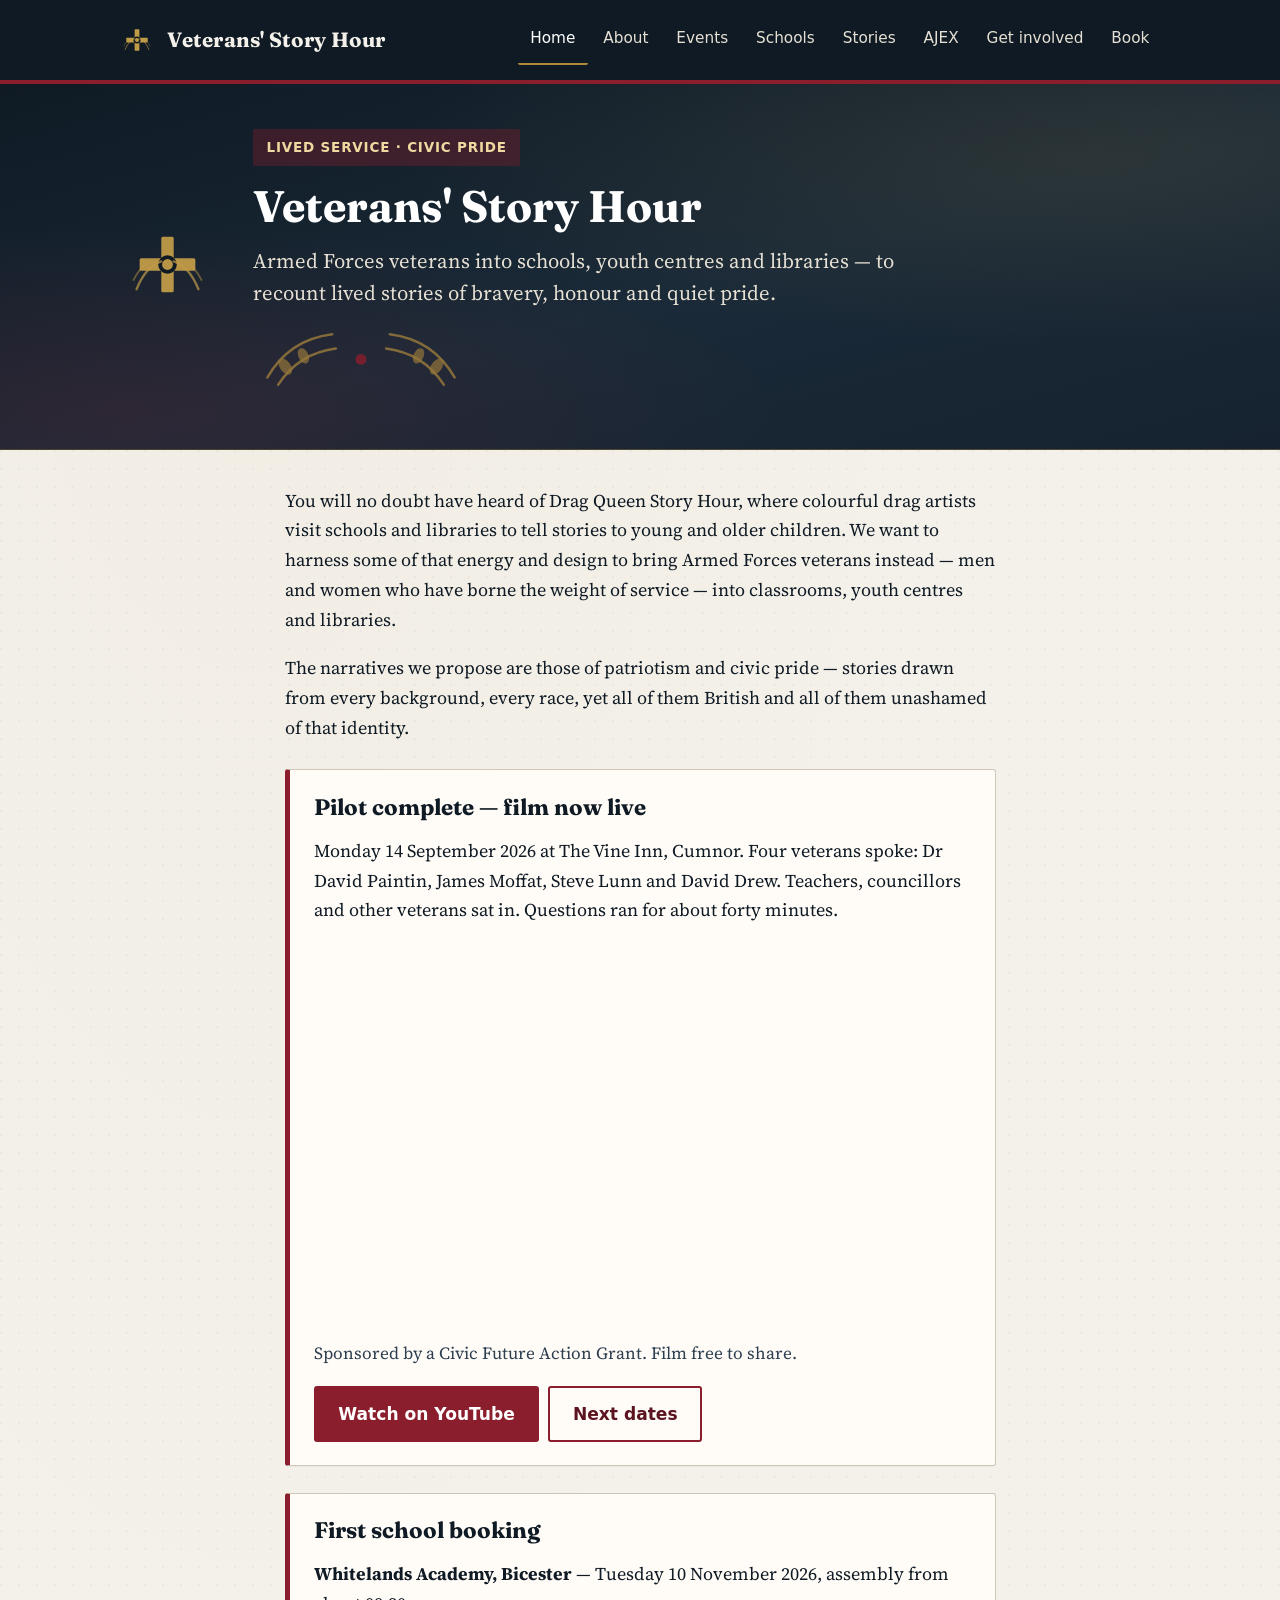
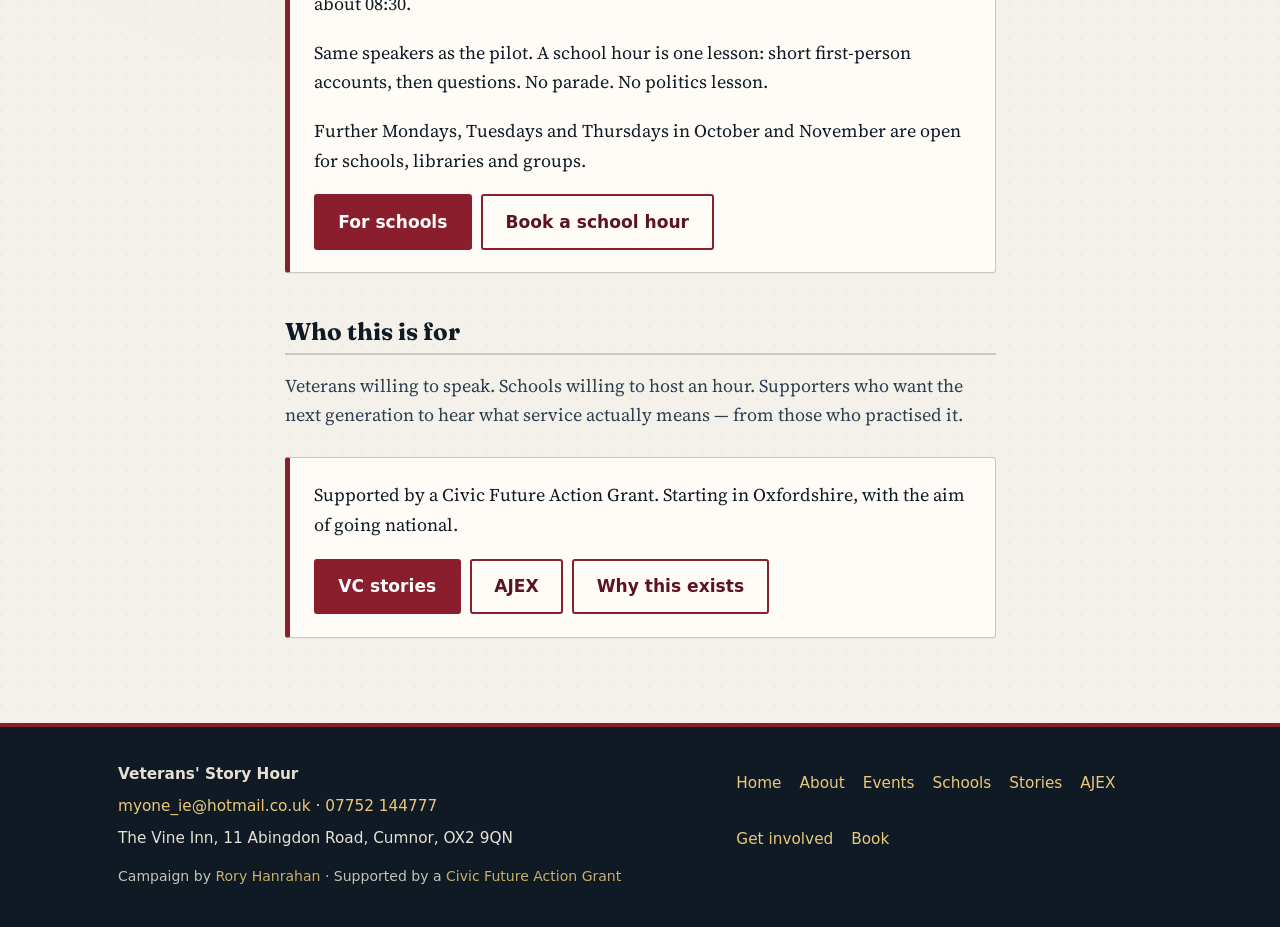
==== index.html @ f5962172 "Add Book link to nav (index, involve, about); point involve CTA to book.html" ====
<!DOCTYPE html>
<html lang="en-GB">
<head>
  <meta charset="utf-8">
  <meta name="viewport" content="width=device-width, initial-scale=1">
  <meta name="theme-color" content="#0f1a24">
  <title>Veterans' Story Hour</title>
  <meta name="description" content="Armed Forces veterans into Oxfordshire schools: lived stories of service. Pilot film now live. First school assembly 10 November 2026 at Whitelands Academy, Bicester.">
  <link rel="canonical" href="https://rhodirish-afk.github.io/veterans-story-hour/">
  <meta property="og:type" content="website">
  <meta property="og:site_name" content="Veterans' Story Hour">
  <meta property="og:title" content="Veterans' Story Hour">
  <meta property="og:description" content="Pilot at The Vine Inn is done. Film live. First school assembly 10 November at Whitelands Academy, Bicester.">
  <meta property="og:url" content="https://rhodirish-afk.github.io/veterans-story-hour/">
  <meta property="og:image" content="https://rhodirish-afk.github.io/veterans-story-hour/assets/og.svg">
  <meta property="og:locale" content="en_GB">
  <meta name="twitter:card" content="summary_large_image">
  <meta name="twitter:title" content="Veterans' Story Hour">
  <meta name="twitter:description" content="Pilot film live. First school assembly 10 November 2026.">
  <meta name="twitter:image" content="https://rhodirish-afk.github.io/veterans-story-hour/assets/og.svg">
  <link rel="icon" href="assets/mark.svg" type="image/svg+xml">
  <link rel="preconnect" href="https://fonts.googleapis.com">
  <link rel="preconnect" href="https://fonts.gstatic.com" crossorigin>
  <link href="https://fonts.googleapis.com/css2?family=Fraunces:opsz,wght@9..144,600;9..144,700&family=Source+Serif+4:opsz,wght@8..60,400;8..60,600&display=swap" rel="stylesheet">
  <link rel="stylesheet" href="css/styles.css">
</head>
<body>
  <a class="skip-link" href="#main">Skip to content</a>
  <header class="site-header">
    <div class="site-header-inner">
      <a class="brand" href="index.html">
        <img class="brand-mark" src="assets/mark.svg" width="34" height="34" alt="Veterans' Story Hour">
        <p class="site-title">Veterans' Story Hour</p>
      </a>
      <nav class="site-nav" aria-label="Main">
        <a href="index.html" aria-current="page">Home</a>
        <a href="about.html">About</a>
        <a href="events.html">Events</a>
        <a href="schools.html">Schools</a>
        <a href="stories.html">Stories</a>
        <a href="ajex.html">AJEX</a>
        <a href="involve.html">Get involved</a>
        <a href="book.html">Book</a>
      </nav>
    </div>
  </header>
  <section class="hero" aria-label="Introduction">
    <div class="hero-inner">
      <img class="hero-mark" src="assets/mark.svg" width="88" height="88" alt="">
      <div>
        <p class="tagline">Lived service · Civic pride</p>
        <h1>Veterans' Story Hour</h1>
        <p class="lede">Armed Forces veterans into schools, youth centres and libraries — to recount lived stories of bravery, honour and quiet pride.</p>
        <img class="hero-laurel" src="assets/laurel.svg" width="180" height="40" alt="">
      </div>
    </div>
  </section>
  <main id="main">
    <p>You will no doubt have heard of Drag Queen Story Hour, where colourful drag artists visit schools and libraries to tell stories to young and older children. We want to harness some of that energy and design to bring Armed Forces veterans instead — men and women who have borne the weight of service — into classrooms, youth centres and libraries.</p>
    <p>The narratives we propose are those of patriotism and civic pride — stories drawn from every background, every race, yet all of them British and all of them unashamed of that identity.</p>

    <div class="cta-box">
      <h2>Pilot complete — film now live</h2>
      <p>Monday 14 September 2026 at The Vine Inn, Cumnor. Four veterans spoke: Dr David Paintin, James Moffat, Steve Lunn and David Drew. Teachers, councillors and other veterans sat in. Questions ran for about forty minutes.</p>
      <div style="position:relative;padding-bottom:56.25%;height:0;overflow:hidden;max-width:100%;margin:1.25rem 0;border-radius:6px;">
        <iframe src="https://www.youtube.com/embed/NwNSxN7Z-14" title="Veterans' Story Hour — pilot film" style="position:absolute;top:0;left:0;width:100%;height:100%;border:0;" allow="accelerometer; autoplay; clipboard-write; encrypted-media; gyroscope; picture-in-picture" allowfullscreen loading="lazy"></iframe>
      </div>
      <p class="note">Sponsored by a Civic Future Action Grant. Film free to share.</p>
      <div class="cta-actions">
        <a class="btn" href="https://youtu.be/NwNSxN7Z-14" target="_blank" rel="noopener">Watch on YouTube</a>
        <a class="btn btn-ghost" href="events.html">Next dates</a>
      </div>
    </div>

    <div class="ask-box">
      <h2>First school booking</h2>
      <p><strong>Whitelands Academy, Bicester</strong> — Tuesday 10 November 2026, assembly from about 08:30.</p>
      <p>Same speakers as the pilot. A school hour is one lesson: short first-person accounts, then questions. No parade. No politics lesson.</p>
      <p>Further Mondays, Tuesdays and Thursdays in October and November are open for schools, libraries and groups.</p>
      <div class="cta-actions">
        <a class="btn" href="schools.html">For schools</a>
        <a class="btn btn-ghost" href="mailto:myone_ie@hotmail.co.uk?subject=Veterans%20Story%20Hour%20-%20school%20booking">Book a school hour</a>
      </div>
    </div>

    <h2>Who this is for</h2>
    <p class="section-intro">Veterans willing to speak. Schools willing to host an hour. Supporters who want the next generation to hear what service actually means — from those who practised it.</p>
    <div class="ask-box">
      <p>Supported by a Civic Future Action Grant. Starting in Oxfordshire, with the aim of going national.</p>
      <div class="cta-actions">
        <a class="btn" href="stories.html">VC stories</a>
        <a class="btn btn-ghost" href="ajex.html">AJEX</a>
        <a class="btn btn-ghost" href="about.html">Why this exists</a>
      </div>
    </div>
  </main>
  <footer class="site-footer">
    <div class="site-footer-inner">
      <div>
        <p><strong>Veterans' Story Hour</strong></p>
        <p><a href="mailto:myone_ie@hotmail.co.uk?subject=Veterans%20Story%20Hour">myone_ie@hotmail.co.uk</a> · <a href="tel:+447752144777">07752 144777</a></p>
        <p>The Vine Inn, 11 Abingdon Road, Cumnor, OX2 9QN</p>
        <p class="fine">Campaign by <a href="https://roryhanrahan.co.uk/">Rory Hanrahan</a> · Supported by a <a href="https://civicfuture.org/civic-future-grants/" target="_blank" rel="noopener">Civic Future Action Grant</a></p>
      </div>
      <div>
        <ul class="footer-nav" aria-label="Footer">
          <li><a href="index.html" aria-current="page">Home</a></li>
          <li><a href="about.html">About</a></li>
          <li><a href="events.html">Events</a></li>
          <li><a href="schools.html">Schools</a></li>
          <li><a href="stories.html">Stories</a></li>
          <li><a href="ajex.html">AJEX</a></li>
          <li><a href="involve.html">Get involved</a></li>
          <li><a href="book.html">Book</a></li>
        </ul>
      </div>
    </div>
  </footer>
</body>
</html>
---- css/styles.css ----
/* Veterans' Story Hour — dignified civic campaign styles */
:root {
  --ink: #0f1a24;
  --ink-soft: #2c3e50;
  --cream: #f4f1ea;
  --cream-deep: #e6e0d4;
  --crimson: #8b1e2d;
  --crimson-deep: #5c1420;
  --gold: #b08a3c;
  --gold-soft: #c9a24a;
  --foam: #fffcf7;
  --line: #cfc6b8;
  --max: 42rem;
  --wide: 58rem;
  --touch: 2.75rem;
  --radius: 3px;
}

*,
*::before,
*::after {
  box-sizing: border-box;
}

html {
  font-size: 112.5%;
  scroll-behavior: smooth;
}

body {
  margin: 0;
  font-family: "Source Serif 4", "Iowan Old Style", "Palatino Linotype", Palatino, Georgia, serif;
  line-height: 1.65;
  color: var(--ink);
  background-color: var(--cream);
  background-image:
    radial-gradient(ellipse at 20% 0%, rgba(176, 138, 60, 0.04), transparent 50%),
    radial-gradient(circle at 1px 1px, rgba(15, 26, 36, 0.035) 1px, transparent 0);
  background-size: 100% 100%, 18px 18px;
  min-height: 100vh;
  display: flex;
  flex-direction: column;
}

img {
  max-width: 100%;
  height: auto;
  display: block;
}

a {
  color: var(--crimson-deep);
  text-decoration-thickness: 1px;
  text-underline-offset: 0.15em;
}

a:hover {
  color: var(--crimson);
}

a:focus-visible {
  outline: 2px solid var(--gold);
  outline-offset: 3px;
}

.skip-link {
  position: absolute;
  left: -9999px;
  top: 0;
  z-index: 100;
  background: var(--crimson);
  color: #fff;
  padding: 0.75rem 1rem;
  font-family: system-ui, sans-serif;
  font-weight: 600;
  text-decoration: none;
}

.skip-link:focus {
  left: 1rem;
  top: 1rem;
}

.site-header {
  background: var(--ink);
  color: var(--cream);
  padding: 0.85rem 1.25rem;
  border-bottom: 4px solid var(--crimson);
  position: sticky;
  top: 0;
  z-index: 50;
}

.site-header-inner {
  max-width: var(--wide);
  margin: 0 auto;
  display: flex;
  flex-wrap: wrap;
  align-items: center;
  justify-content: space-between;
  gap: 0.75rem 1.5rem;
}

.brand {
  display: flex;
  align-items: center;
  gap: 0.65rem;
  text-decoration: none;
  color: var(--cream);
  min-height: var(--touch);
}

.brand:hover {
  color: #e8c97a;
}

.brand-mark {
  width: 2.1rem;
  height: 2.1rem;
  flex-shrink: 0;
}

.site-title {
  font-family: "Fraunces", "Source Serif 4", Georgia, serif;
  font-weight: 700;
  font-size: 1.15rem;
  letter-spacing: 0.01em;
  margin: 0;
  line-height: 1.2;
}

.site-nav {
  display: flex;
  flex-wrap: wrap;
  align-items: center;
  gap: 0.15rem;
  font-family: system-ui, -apple-system, "Segoe UI", sans-serif;
  font-size: 0.85rem;
}

.site-nav a {
  color: var(--cream-deep);
  text-decoration: none;
  padding: 0.55rem 0.7rem;
  min-height: var(--touch);
  display: inline-flex;
  align-items: center;
  border-bottom: 2px solid transparent;
  border-radius: 2px;
}

.site-nav a:hover,
.site-nav a[aria-current="page"] {
  color: #fff;
  border-bottom-color: var(--gold);
}

.site-nav a:focus-visible {
  outline-color: var(--gold-soft);
}

.hero {
  background: linear-gradient(165deg, var(--ink) 0%, #1a2a38 55%, #162230 100%);
  color: var(--cream);
  padding: 2.5rem 1.25rem 2.75rem;
  border-bottom: 1px solid rgba(176, 138, 60, 0.35);
  position: relative;
  overflow: hidden;
}

.hero::after {
  content: "";
  position: absolute;
  inset: 0;
  background:
    radial-gradient(ellipse at 85% 20%, rgba(176, 138, 60, 0.12), transparent 45%),
    radial-gradient(ellipse at 10% 90%, rgba(139, 30, 45, 0.18), transparent 40%);
  pointer-events: none;
}

.hero-inner {
  max-width: var(--wide);
  margin: 0 auto;
  position: relative;
  z-index: 1;
  display: grid;
  gap: 1.25rem;
  align-items: center;
}

@media (min-width: 720px) {
  .hero-inner {
    grid-template-columns: auto 1fr;
    gap: 2rem;
  }
}

.hero-mark {
  width: 5.5rem;
  height: 5.5rem;
  opacity: 0.95;
}

.hero .tagline {
  background: rgba(139, 30, 45, 0.35);
  color: #f0d9a0;
  margin-bottom: 0.75rem;
}

.hero h1 {
  color: #fff;
  margin: 0 0 0.6rem;
}

.hero .lede {
  color: var(--cream-deep);
  margin-bottom: 0;
  max-width: 36rem;
}

.hero-laurel {
  width: min(12rem, 70%);
  margin-top: 1rem;
  opacity: 0.8;
}

.page-band {
  background: var(--ink);
  color: var(--cream);
  padding: 1.75rem 1.25rem 1.5rem;
  border-bottom: 3px solid var(--crimson);
}

.page-band-inner {
  max-width: var(--max);
  margin: 0 auto;
}

.page-band .tagline {
  background: rgba(139, 30, 45, 0.4);
  color: #f0d9a0;
}

.page-band h1 {
  color: #fff;
  margin-bottom: 0.5rem;
}

.page-band .lede {
  color: var(--cream-deep);
  margin-bottom: 0;
}

main {
  flex: 1;
  width: 100%;
  max-width: var(--max);
  margin: 0 auto;
  padding: 2rem 1.25rem 3.25rem;
}

main.wide {
  max-width: var(--wide);
}

h1,
h2,
h3 {
  font-family: "Fraunces", "Source Serif 4", Georgia, serif;
  font-weight: 700;
  line-height: 1.25;
  color: var(--ink);
}

h1 {
  font-size: clamp(1.85rem, 4vw, 2.45rem);
  margin: 0 0 0.75rem;
}

h2 {
  font-size: 1.35rem;
  margin: 2.35rem 0 0.85rem;
  padding-bottom: 0.4rem;
  border-bottom: 2px solid var(--line);
}

h3 {
  font-size: 1.1rem;
  margin: 1.5rem 0 0.5rem;
}

p {
  margin: 0 0 1.05rem;
}

.lede {
  font-size: 1.15rem;
  color: var(--ink-soft);
  margin-bottom: 1.35rem;
  line-height: 1.55;
}

.tagline {
  display: inline-block;
  font-family: system-ui, -apple-system, "Segoe UI", sans-serif;
  font-size: 0.75rem;
  font-weight: 600;
  letter-spacing: 0.06em;
  text-transform: uppercase;
  color: var(--crimson-deep);
  background: var(--cream-deep);
  padding: 0.4rem 0.75rem;
  border-radius: 2px;
  margin-bottom: 1rem;
}

.section-intro {
  color: var(--ink-soft);
  margin-bottom: 1.25rem;
}

.ask-box,
.cta-box,
.event-card {
  background: var(--foam);
  border: 1px solid var(--line);
  border-left: 5px solid var(--crimson);
  padding: 1.25rem 1.35rem;
  margin: 1.5rem 0;
  border-radius: var(--radius);
  box-shadow: 0 1px 0 rgba(15, 26, 36, 0.04);
}

.ask-box h2,
.cta-box h2,
.event-card h2 {
  margin-top: 0;
  border: none;
  padding: 0;
  font-size: 1.25rem;
}

.cta-actions,
.btn-row {
  display: flex;
  flex-wrap: wrap;
  gap: 0.5rem;
  margin-top: 0.75rem;
}

.event-meta {
  list-style: none;
  padding: 0;
  margin: 0 0 1rem;
  font-family: system-ui, -apple-system, "Segoe UI", sans-serif;
  font-size: 0.95rem;
}

.event-meta li {
  margin-bottom: 0.5rem;
  padding-left: 0;
  display: grid;
  grid-template-columns: 6.5rem 1fr;
  gap: 0.35rem;
}

.event-meta strong {
  color: var(--ink-soft);
  font-size: 0.8rem;
  text-transform: uppercase;
  letter-spacing: 0.03em;
  padding-top: 0.15rem;
}

.story-grid {
  display: grid;
  gap: 1.25rem;
  margin: 1.5rem 0 2rem;
}

@media (min-width: 720px) {
  .story-grid {
    grid-template-columns: 1fr 1fr;
  }
}
@media (min-width: 980px) {
  .story-grid {
    grid-template-columns: 1fr 1fr 1fr;
  }
}

.story {
  background: var(--foam);
  border: 1px solid var(--line);
  padding: 1.35rem 1.4rem 1.5rem;
  margin: 0;
  border-radius: var(--radius);
  display: flex;
  flex-direction: column;
  height: 100%;
  box-shadow: 0 1px 0 rgba(15, 26, 36, 0.04);
}

.story-head {
  display: flex;
  align-items: flex-start;
  gap: 0.75rem;
  margin-bottom: 0.85rem;
  padding-bottom: 0.75rem;
  border-bottom: 2px solid var(--gold);
}

.story-icon {
  width: 2.4rem;
  height: 2.4rem;
  flex-shrink: 0;
  margin-top: 0.15rem;
}

.story h2 {
  margin: 0;
  border: none;
  padding: 0;
  font-size: 1.2rem;
  line-height: 1.3;
}

.story .rank {
  display: block;
  font-family: system-ui, sans-serif;
  font-size: 0.75rem;
  font-weight: 600;
  letter-spacing: 0.04em;
  text-transform: uppercase;
  color: var(--crimson-deep);
  margin-bottom: 0.2rem;
}

.quote {
  font-style: italic;
  color: var(--ink-soft);
  border-left: 3px solid var(--gold);
  padding-left: 1rem;
  margin: 1rem 0;
}

.involve-grid {
  display: grid;
  gap: 1rem;
  margin: 1.5rem 0;
}

@media (min-width: 640px) {
  .involve-grid {
    grid-template-columns: repeat(3, 1fr);
  }
}

.involve-grid .ask-box {
  margin: 0;
  height: 100%;
}

.involve-grid .ask-box h2 {
  font-size: 1.1rem;
}

ul,
ol {
  margin: 0 0 1.25rem;
  padding-left: 1.25rem;
}

li {
  margin-bottom: 0.55rem;
}

.btn {
  display: inline-flex;
  align-items: center;
  justify-content: center;
  min-height: var(--touch);
  font-family: system-ui, -apple-system, "Segoe UI", sans-serif;
  font-weight: 600;
  font-size: 0.95rem;
  background: var(--crimson);
  color: #fff;
  padding: 0.65rem 1.25rem;
  border-radius: var(--radius);
  text-decoration: none;
  border: 2px solid var(--crimson);
  margin: 0;
  cursor: pointer;
  transition: background 0.15s ease, border-color 0.15s ease;
}

.btn:hover {
  background: var(--crimson-deep);
  border-color: var(--crimson-deep);
  color: #fff;
}

.btn-ghost {
  background: transparent;
  color: var(--crimson-deep);
  border: 2px solid var(--crimson);
}

.btn-ghost:hover {
  background: var(--cream-deep);
  color: var(--crimson-deep);
}

.contact-list {
  list-style: none;
  padding: 0;
  margin: 0 0 1.25rem;
}

.contact-list li {
  margin-bottom: 0.75rem;
  padding-left: 0;
  display: grid;
  grid-template-columns: 5rem 1fr;
  gap: 0.35rem;
  align-items: baseline;
}

.contact-list strong {
  font-family: system-ui, sans-serif;
  font-size: 0.8rem;
  text-transform: uppercase;
  letter-spacing: 0.03em;
  color: var(--ink-soft);
}

.site-footer {
  background: var(--ink);
  color: var(--cream-deep);
  padding: 2rem 1.25rem 1.75rem;
  font-family: system-ui, -apple-system, "Segoe UI", sans-serif;
  font-size: 0.85rem;
  line-height: 1.55;
  border-top: 4px solid var(--crimson);
  margin-top: auto;
}

.site-footer-inner {
  max-width: var(--wide);
  margin: 0 auto;
  display: grid;
  gap: 1.25rem;
}

@media (min-width: 640px) {
  .site-footer-inner {
    grid-template-columns: 1.4fr 1fr;
    align-items: start;
  }
}

.site-footer a {
  color: #e8c97a;
  text-decoration: none;
}

.site-footer a:hover {
  color: #fff;
  text-decoration: underline;
}

.site-footer p {
  margin: 0 0 0.45rem;
}

.footer-nav {
  display: flex;
  flex-wrap: wrap;
  gap: 0.35rem 1rem;
  margin: 0 0 1rem;
  padding: 0;
  list-style: none;
}

.footer-nav a {
  display: inline-flex;
  align-items: center;
  min-height: 2.25rem;
  padding: 0.15rem 0;
}

.site-footer .fine {
  margin-top: 0.85rem;
  opacity: 0.85;
  font-size: 0.78rem;
}

.note {
  font-size: 0.95rem;
  color: var(--ink-soft);
}

.sign-off {
  margin-top: 2rem;
  padding-top: 1rem;
  border-top: 1px solid var(--line);
  font-style: italic;
  color: var(--ink-soft);
}

@media (max-width: 560px) {
  html {
    font-size: 100%;
  }
  .site-header {
    padding: 0.7rem 1rem;
  }
  .site-header-inner {
    flex-direction: column;
    align-items: flex-start;
  }
  .site-nav {
    width: 100%;
    gap: 0.1rem;
  }
  .site-nav a {
    padding: 0.5rem 0.55rem;
    font-size: 0.82rem;
  }
  .hero {
    padding: 1.75rem 1rem 2rem;
  }
  .hero-mark {
    width: 4rem;
    height: 4rem;
  }
  main,
  .page-band {
    padding-left: 1rem;
    padding-right: 1rem;
  }
  .event-meta li,
  .contact-list li {
    grid-template-columns: 1fr;
    gap: 0.1rem;
  }
  .btn {
    width: 100%;
  }
  .cta-actions,
  .btn-row {
    flex-direction: column;
  }
}

@media (prefers-reduced-motion: reduce) {
  html {
    scroll-behavior: auto;
  }
  .btn {
    transition: none;
  }
}
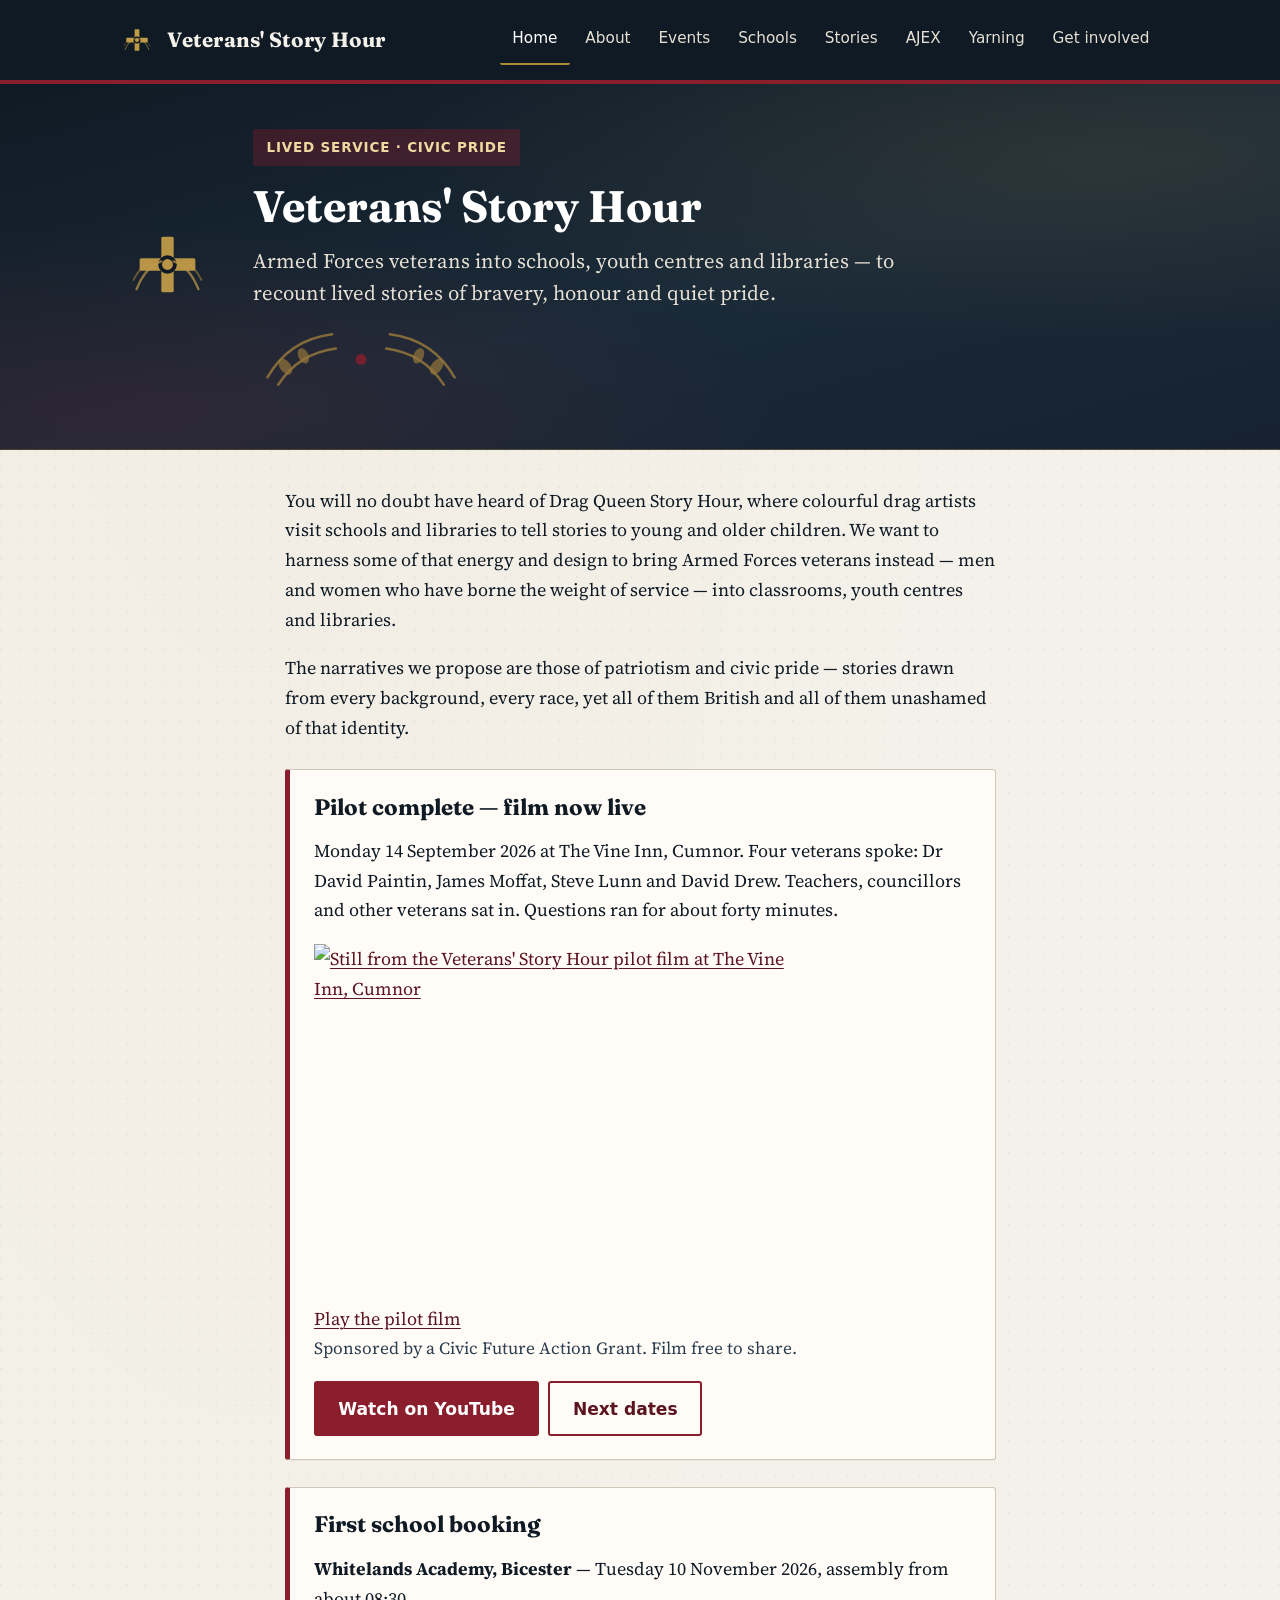
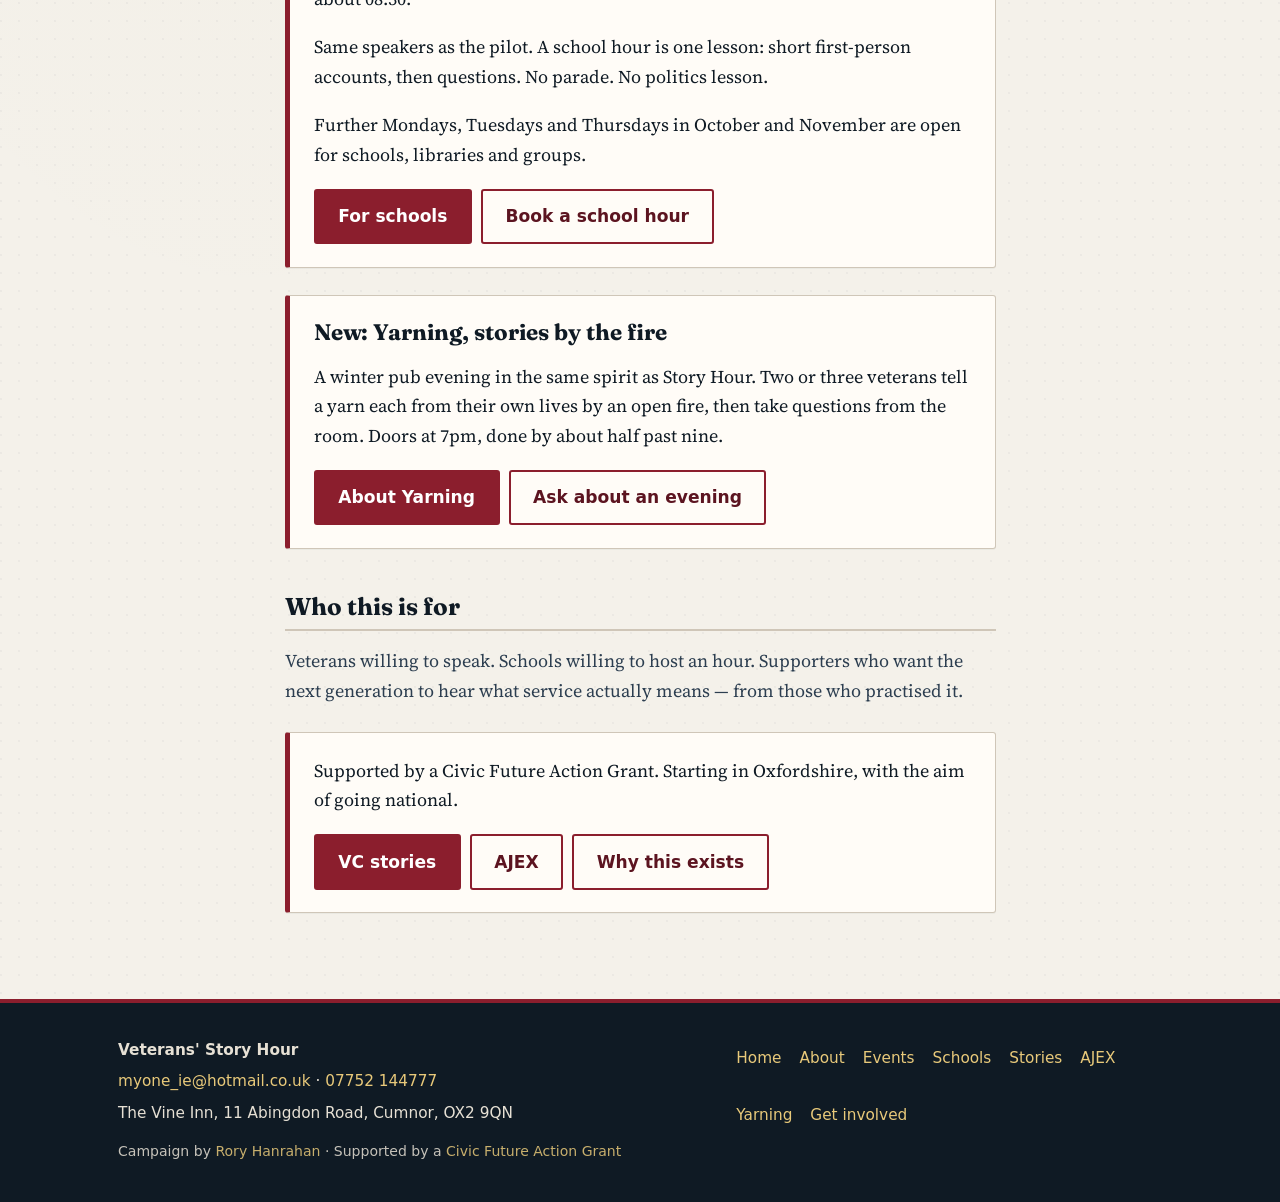
==== commit 8f27eeb8: "Index + events: click-to-load pilot film, Yarning teaser/nav, decorative logo alt, fix Civic Future " ====
--- a/index.html
+++ b/index.html
@@ -29,7 +29,7 @@
   <header class="site-header">
     <div class="site-header-inner">
       <a class="brand" href="index.html">
-        <img class="brand-mark" src="assets/mark.svg" width="34" height="34" alt="Veterans' Story Hour">
+        <img class="brand-mark" src="assets/mark.svg" width="34" height="34" alt="">
         <p class="site-title">Veterans' Story Hour</p>
       </a>
       <nav class="site-nav" aria-label="Main">
@@ -39,8 +39,8 @@
         <a href="schools.html">Schools</a>
         <a href="stories.html">Stories</a>
         <a href="ajex.html">AJEX</a>
+        <a href="yarning.html">Yarning</a>
         <a href="involve.html">Get involved</a>
-        <a href="book.html">Book</a>
       </nav>
     </div>
   </header>
@@ -62,8 +62,12 @@
     <div class="cta-box">
       <h2>Pilot complete — film now live</h2>
       <p>Monday 14 September 2026 at The Vine Inn, Cumnor. Four veterans spoke: Dr David Paintin, James Moffat, Steve Lunn and David Drew. Teachers, councillors and other veterans sat in. Questions ran for about forty minutes.</p>
-      <div style="position:relative;padding-bottom:56.25%;height:0;overflow:hidden;max-width:100%;margin:1.25rem 0;border-radius:6px;">
-        <iframe src="https://www.youtube.com/embed/NwNSxN7Z-14" title="Veterans' Story Hour — pilot film" style="position:absolute;top:0;left:0;width:100%;height:100%;border:0;" allow="accelerometer; autoplay; clipboard-write; encrypted-media; gyroscope; picture-in-picture" allowfullscreen loading="lazy"></iframe>
+      <div class="film">
+        <a href="https://youtu.be/NwNSxN7Z-14" data-yt="NwNSxN7Z-14" data-title="Veterans' Story Hour pilot film" target="_blank" rel="noopener">
+          <img src="https://i.ytimg.com/vi/NwNSxN7Z-14/hqdefault.jpg" alt="Still from the Veterans' Story Hour pilot film at The Vine Inn, Cumnor" width="480" height="360" loading="lazy">
+          <span class="film-play" aria-hidden="true"></span>
+          <span class="film-label">Play the pilot film</span>
+        </a>
       </div>
       <p class="note">Sponsored by a Civic Future Action Grant. Film free to share.</p>
       <div class="cta-actions">
@@ -80,6 +84,15 @@
       <div class="cta-actions">
         <a class="btn" href="schools.html">For schools</a>
         <a class="btn btn-ghost" href="mailto:myone_ie@hotmail.co.uk?subject=Veterans%20Story%20Hour%20-%20school%20booking">Book a school hour</a>
+      </div>
+    </div>
+
+    <div class="ask-box">
+      <h2>New: Yarning, stories by the fire</h2>
+      <p>A winter pub evening in the same spirit as Story Hour. Two or three veterans tell a yarn each from their own lives by an open fire, then take questions from the room. Doors at 7pm, done by about half past nine.</p>
+      <div class="cta-actions">
+        <a class="btn" href="yarning.html">About Yarning</a>
+        <a class="btn btn-ghost" href="mailto:myone_ie@hotmail.co.uk?subject=Yarning%20enquiry">Ask about an evening</a>
       </div>
     </div>
 
@@ -100,7 +113,7 @@
         <p><strong>Veterans' Story Hour</strong></p>
         <p><a href="mailto:myone_ie@hotmail.co.uk?subject=Veterans%20Story%20Hour">myone_ie@hotmail.co.uk</a> · <a href="tel:+447752144777">07752 144777</a></p>
         <p>The Vine Inn, 11 Abingdon Road, Cumnor, OX2 9QN</p>
-        <p class="fine">Campaign by <a href="https://roryhanrahan.co.uk/">Rory Hanrahan</a> · Supported by a <a href="https://civicfuture.org/civic-future-grants/" target="_blank" rel="noopener">Civic Future Action Grant</a></p>
+        <p class="fine">Campaign by <a href="https://roryhanrahan.co.uk/">Rory Hanrahan</a> · Supported by a <a href="https://civicfuture.org/" target="_blank" rel="noopener">Civic Future Action Grant</a></p>
       </div>
       <div>
         <ul class="footer-nav" aria-label="Footer">
@@ -110,11 +123,12 @@
           <li><a href="schools.html">Schools</a></li>
           <li><a href="stories.html">Stories</a></li>
           <li><a href="ajex.html">AJEX</a></li>
+          <li><a href="yarning.html">Yarning</a></li>
           <li><a href="involve.html">Get involved</a></li>
-          <li><a href="book.html">Book</a></li>
         </ul>
       </div>
     </div>
   </footer>
+  <script src="assets/film.js" defer></script>
 </body>
 </html>
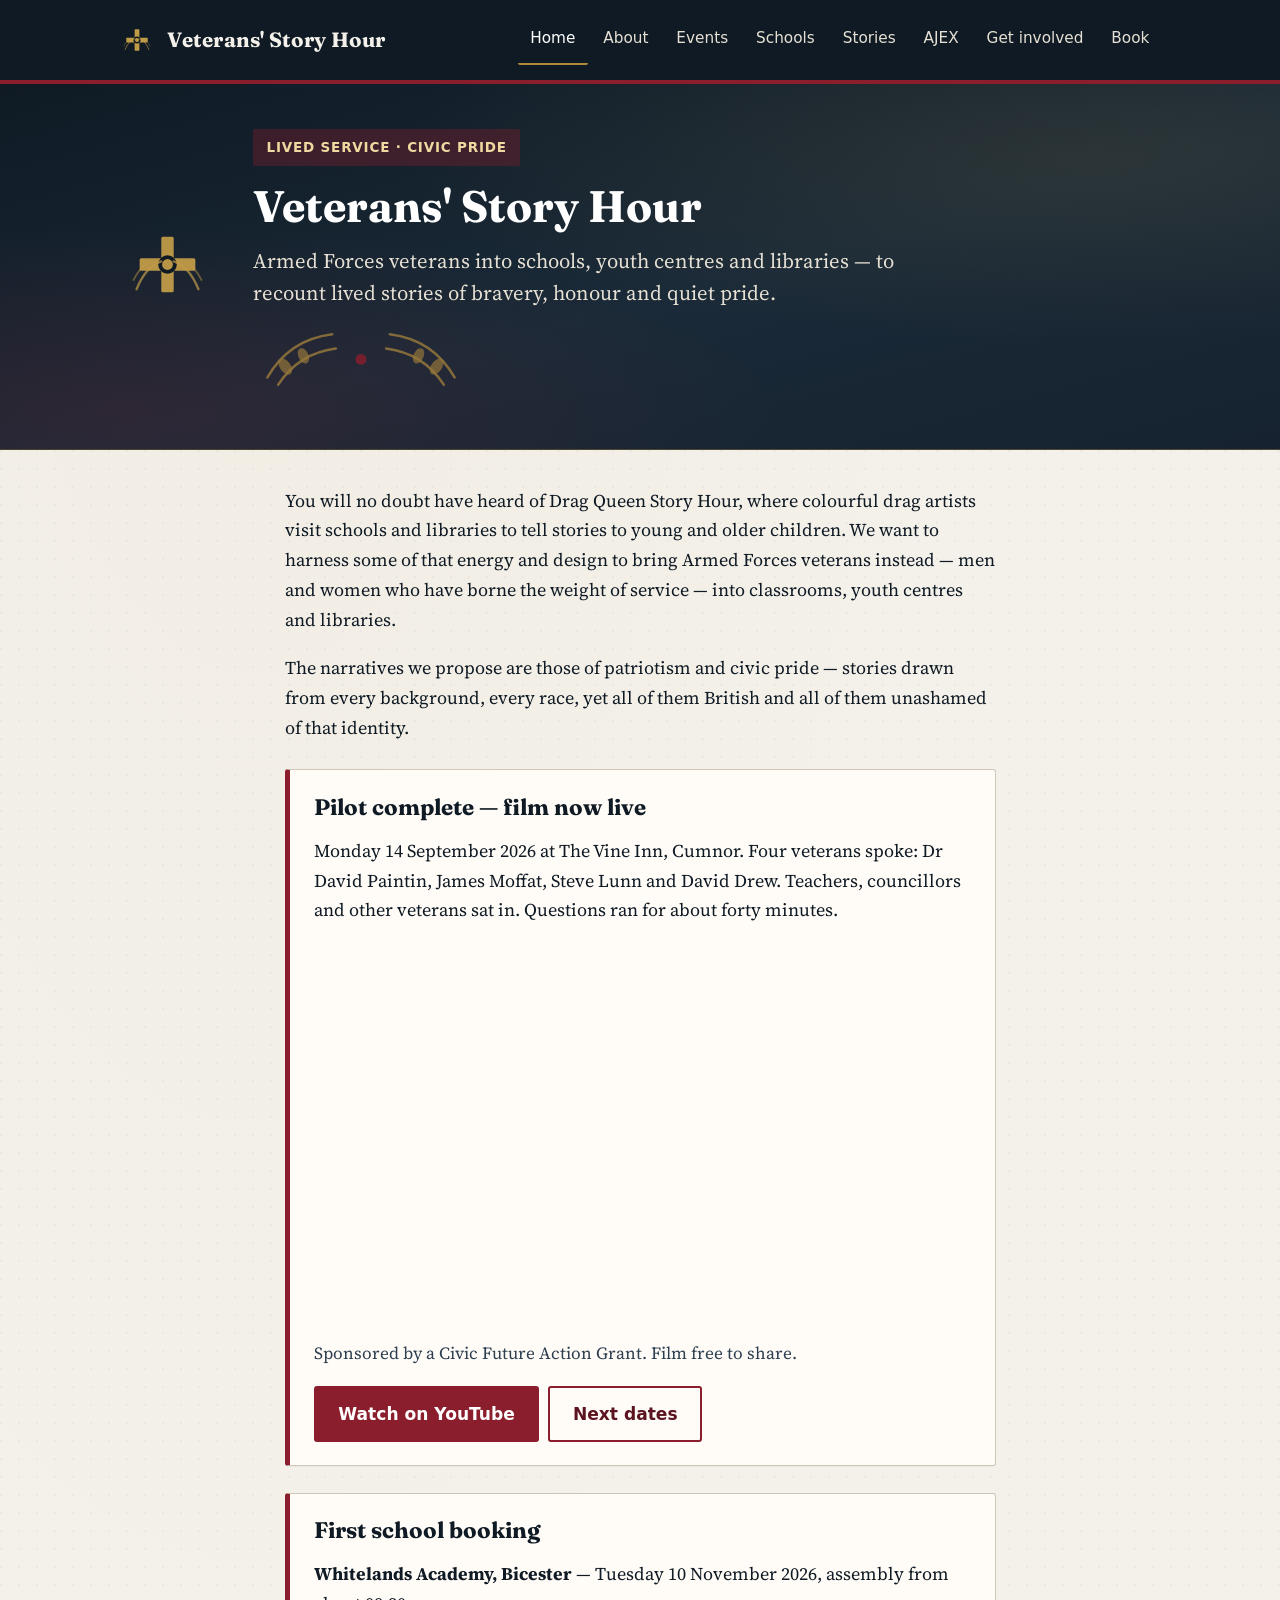
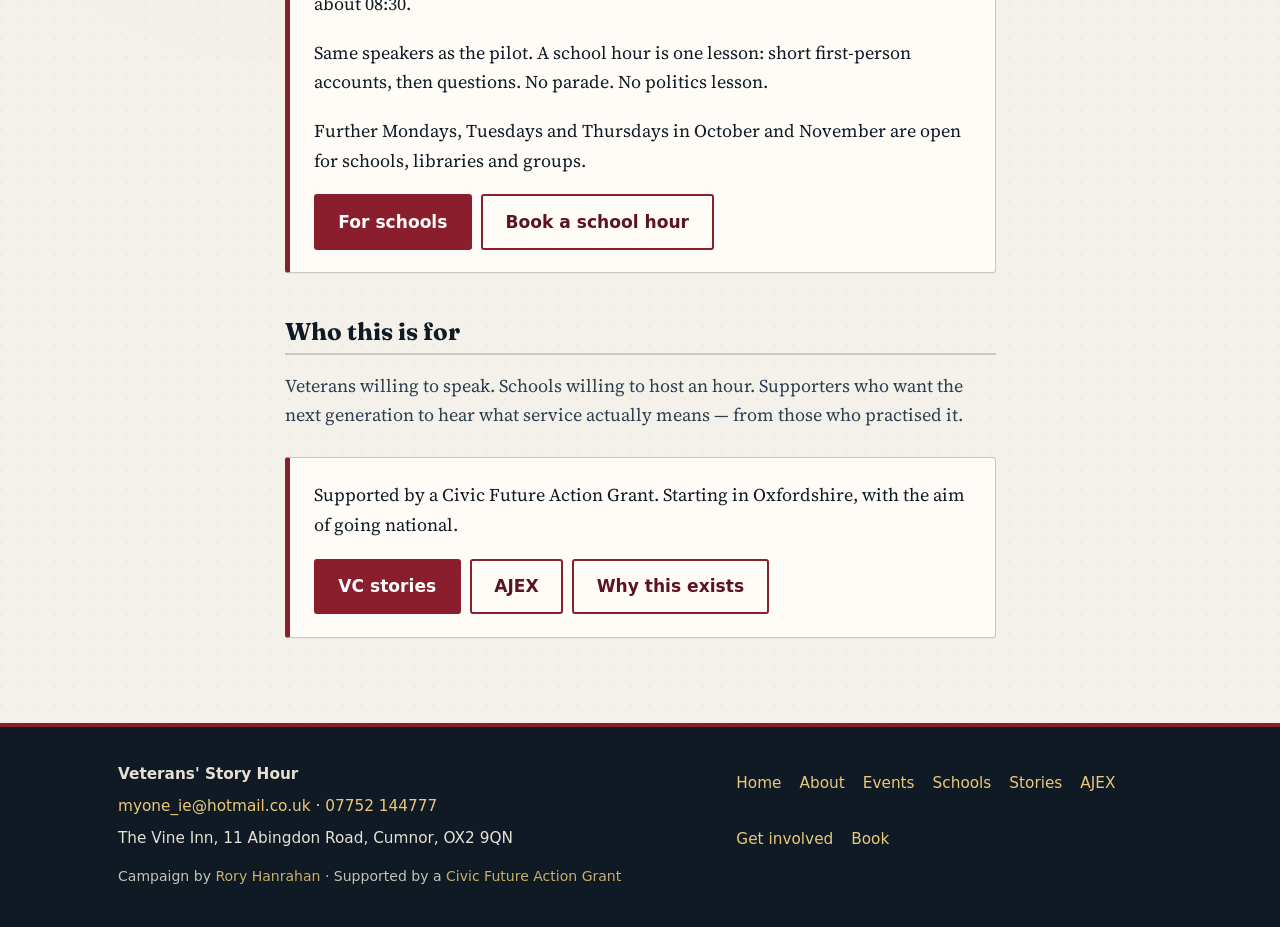
==== commit 3423ba58: "Merge PR #1: Booking form (captcha on) Booking form (draft, not live)" ====
--- a/index.html
+++ b/index.html
@@ -29,7 +29,7 @@
   <header class="site-header">
     <div class="site-header-inner">
       <a class="brand" href="index.html">
-        <img class="brand-mark" src="assets/mark.svg" width="34" height="34" alt="">
+        <img class="brand-mark" src="assets/mark.svg" width="34" height="34" alt="Veterans' Story Hour">
         <p class="site-title">Veterans' Story Hour</p>
       </a>
       <nav class="site-nav" aria-label="Main">
@@ -39,8 +39,8 @@
         <a href="schools.html">Schools</a>
         <a href="stories.html">Stories</a>
         <a href="ajex.html">AJEX</a>
-        <a href="yarning.html">Yarning</a>
         <a href="involve.html">Get involved</a>
+        <a href="book.html">Book</a>
       </nav>
     </div>
   </header>
@@ -62,12 +62,8 @@
     <div class="cta-box">
       <h2>Pilot complete — film now live</h2>
       <p>Monday 14 September 2026 at The Vine Inn, Cumnor. Four veterans spoke: Dr David Paintin, James Moffat, Steve Lunn and David Drew. Teachers, councillors and other veterans sat in. Questions ran for about forty minutes.</p>
-      <div class="film">
-        <a href="https://youtu.be/NwNSxN7Z-14" data-yt="NwNSxN7Z-14" data-title="Veterans' Story Hour pilot film" target="_blank" rel="noopener">
-          <img src="https://i.ytimg.com/vi/NwNSxN7Z-14/hqdefault.jpg" alt="Still from the Veterans' Story Hour pilot film at The Vine Inn, Cumnor" width="480" height="360" loading="lazy">
-          <span class="film-play" aria-hidden="true"></span>
-          <span class="film-label">Play the pilot film</span>
-        </a>
+      <div style="position:relative;padding-bottom:56.25%;height:0;overflow:hidden;max-width:100%;margin:1.25rem 0;border-radius:6px;">
+        <iframe src="https://www.youtube.com/embed/NwNSxN7Z-14" title="Veterans' Story Hour — pilot film" style="position:absolute;top:0;left:0;width:100%;height:100%;border:0;" allow="accelerometer; autoplay; clipboard-write; encrypted-media; gyroscope; picture-in-picture" allowfullscreen loading="lazy"></iframe>
       </div>
       <p class="note">Sponsored by a Civic Future Action Grant. Film free to share.</p>
       <div class="cta-actions">
@@ -84,15 +80,6 @@
       <div class="cta-actions">
         <a class="btn" href="schools.html">For schools</a>
         <a class="btn btn-ghost" href="mailto:myone_ie@hotmail.co.uk?subject=Veterans%20Story%20Hour%20-%20school%20booking">Book a school hour</a>
-      </div>
-    </div>
-
-    <div class="ask-box">
-      <h2>New: Yarning, stories by the fire</h2>
-      <p>A winter pub evening in the same spirit as Story Hour. Two or three veterans tell a yarn each from their own lives by an open fire, then take questions from the room. Doors at 7pm, done by about half past nine.</p>
-      <div class="cta-actions">
-        <a class="btn" href="yarning.html">About Yarning</a>
-        <a class="btn btn-ghost" href="mailto:myone_ie@hotmail.co.uk?subject=Yarning%20enquiry">Ask about an evening</a>
       </div>
     </div>
 
@@ -113,7 +100,7 @@
         <p><strong>Veterans' Story Hour</strong></p>
         <p><a href="mailto:myone_ie@hotmail.co.uk?subject=Veterans%20Story%20Hour">myone_ie@hotmail.co.uk</a> · <a href="tel:+447752144777">07752 144777</a></p>
         <p>The Vine Inn, 11 Abingdon Road, Cumnor, OX2 9QN</p>
-        <p class="fine">Campaign by <a href="https://roryhanrahan.co.uk/">Rory Hanrahan</a> · Supported by a <a href="https://civicfuture.org/" target="_blank" rel="noopener">Civic Future Action Grant</a></p>
+        <p class="fine">Campaign by <a href="https://roryhanrahan.co.uk/">Rory Hanrahan</a> · Supported by a <a href="https://civicfuture.org/civic-future-grants/" target="_blank" rel="noopener">Civic Future Action Grant</a></p>
       </div>
       <div>
         <ul class="footer-nav" aria-label="Footer">
@@ -123,12 +110,11 @@
           <li><a href="schools.html">Schools</a></li>
           <li><a href="stories.html">Stories</a></li>
           <li><a href="ajex.html">AJEX</a></li>
-          <li><a href="yarning.html">Yarning</a></li>
           <li><a href="involve.html">Get involved</a></li>
+          <li><a href="book.html">Book</a></li>
         </ul>
       </div>
     </div>
   </footer>
-  <script src="assets/film.js" defer></script>
 </body>
 </html>
--- a/css/styles.css
+++ b/css/styles.css
@@ -661,3 +661,160 @@
     transition: none;
   }
 }
+
+/* ---- Improvement pass: focus, film, yarning, small-screen fixes ---- */
+.btn:focus-visible,
+button:focus-visible,
+summary:focus-visible {
+  outline: 3px solid var(--gold);
+  outline-offset: 3px;
+}
+
+.site-footer,
+.contact-list {
+  overflow-wrap: anywhere;
+}
+
+/* Click-to-load film */
+.film {
+  position: relative;
+  aspect-ratio: 16 / 9;
+  margin: 1.25rem 0;
+  border-radius: 6px;
+  overflow: hidden;
+  background: var(--ink);
+}
+
+.film a,
+.film iframe {
+  position: absolute;
+  inset: 0;
+  width: 100%;
+  height: 100%;
+  border: 0;
+}
+
+.film a {
+  display: block;
+  color: #fff;
+  text-decoration: none;
+}
+
+.film img {
+  width: 100%;
+  height: 100%;
+  object-fit: cover;
+  opacity: 0.85;
+}
+
+.film-play {
+  position: absolute;
+  left: 50%;
+  top: 50%;
+  width: 4.5rem;
+  height: 3.2rem;
+  margin: -1.6rem 0 0 -2.25rem;
+  background: var(--crimson);
+  border-radius: 0.8rem;
+  box-shadow: 0 2px 10px rgba(0, 0, 0, 0.35);
+}
+
+.film-play::after {
+  content: "";
+  position: absolute;
+  left: 1.85rem;
+  top: 0.95rem;
+  border-style: solid;
+  border-width: 0.65rem 0 0.65rem 1.1rem;
+  border-color: transparent transparent transparent #fff;
+}
+
+.film-label {
+  position: absolute;
+  left: 0;
+  right: 0;
+  bottom: 0;
+  padding: 0.6rem 0.9rem;
+  background: rgba(15, 26, 36, 0.8);
+  font-family: system-ui, -apple-system, "Segoe UI", sans-serif;
+  font-size: 0.9rem;
+  font-weight: 600;
+}
+
+.film a:hover .film-play,
+.film a:focus-visible .film-play {
+  background: var(--crimson-deep);
+}
+
+.film a:focus-visible {
+  outline: 3px solid var(--gold);
+  outline-offset: -3px;
+}
+
+/* Yarning */
+.fireside {
+  margin: 1.5rem 0;
+  border-radius: var(--radius);
+  overflow: hidden;
+  border: 1px solid var(--line);
+}
+
+.fireside img {
+  width: 100%;
+}
+
+.fireside figcaption {
+  font-family: system-ui, -apple-system, "Segoe UI", sans-serif;
+  font-size: 0.85rem;
+  color: var(--ink-soft);
+  background: var(--foam);
+  padding: 0.5rem 0.85rem;
+}
+
+.timeline {
+  list-style: none;
+  padding: 0;
+  margin: 0 0 1.5rem;
+  border-left: 3px solid var(--gold);
+}
+
+.timeline li {
+  display: grid;
+  grid-template-columns: 5rem 1fr;
+  gap: 0.5rem;
+  padding: 0.35rem 0 0.35rem 1rem;
+  margin: 0;
+}
+
+.timeline strong {
+  font-family: system-ui, -apple-system, "Segoe UI", sans-serif;
+  color: var(--crimson-deep);
+}
+
+.two-col {
+  display: grid;
+  gap: 1rem;
+}
+
+@media (min-width: 720px) {
+  .two-col {
+    grid-template-columns: 1fr 1fr;
+  }
+}
+
+.two-col .ask-box {
+  margin: 0;
+}
+
+@media (max-width: 560px) {
+  .timeline li {
+    grid-template-columns: 1fr;
+    gap: 0;
+  }
+}
+
+@media (min-width: 640px) {
+  .involve-grid {
+    grid-template-columns: repeat(auto-fit, minmax(13rem, 1fr));
+  }
+}
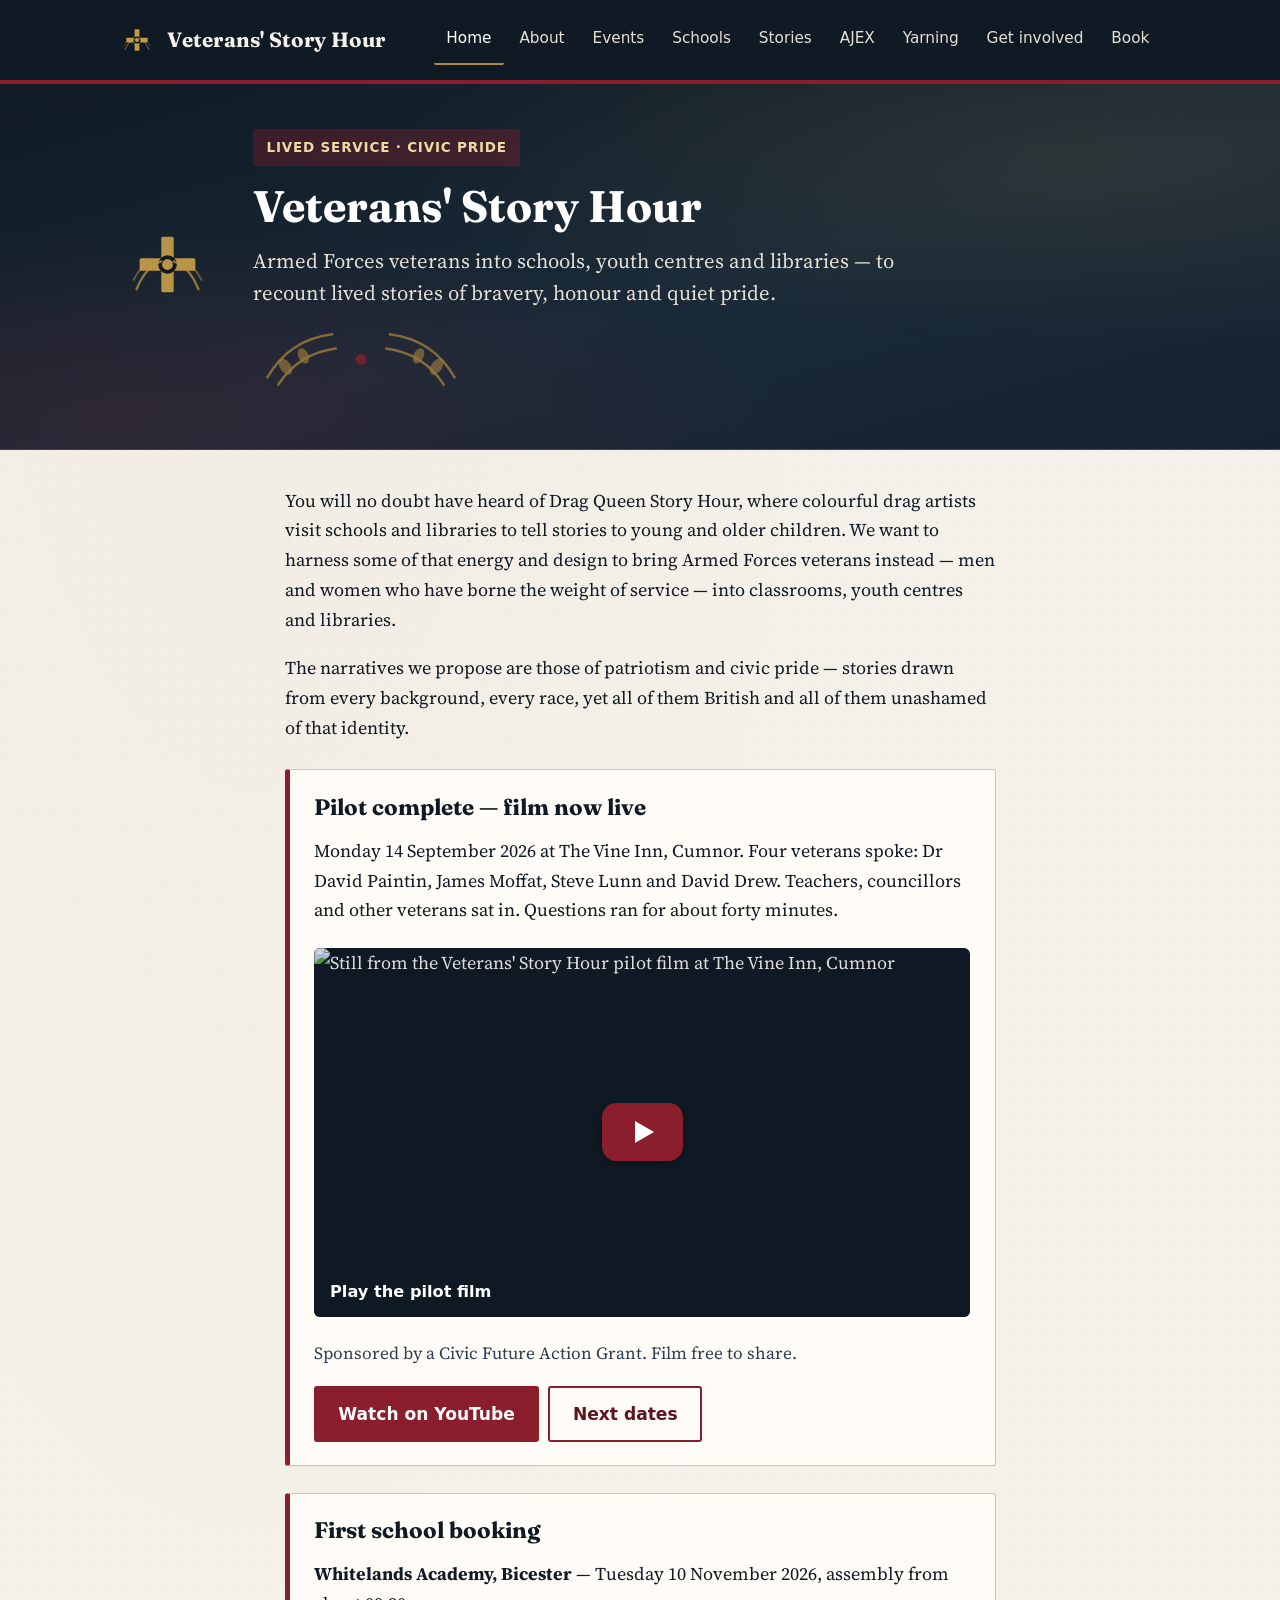
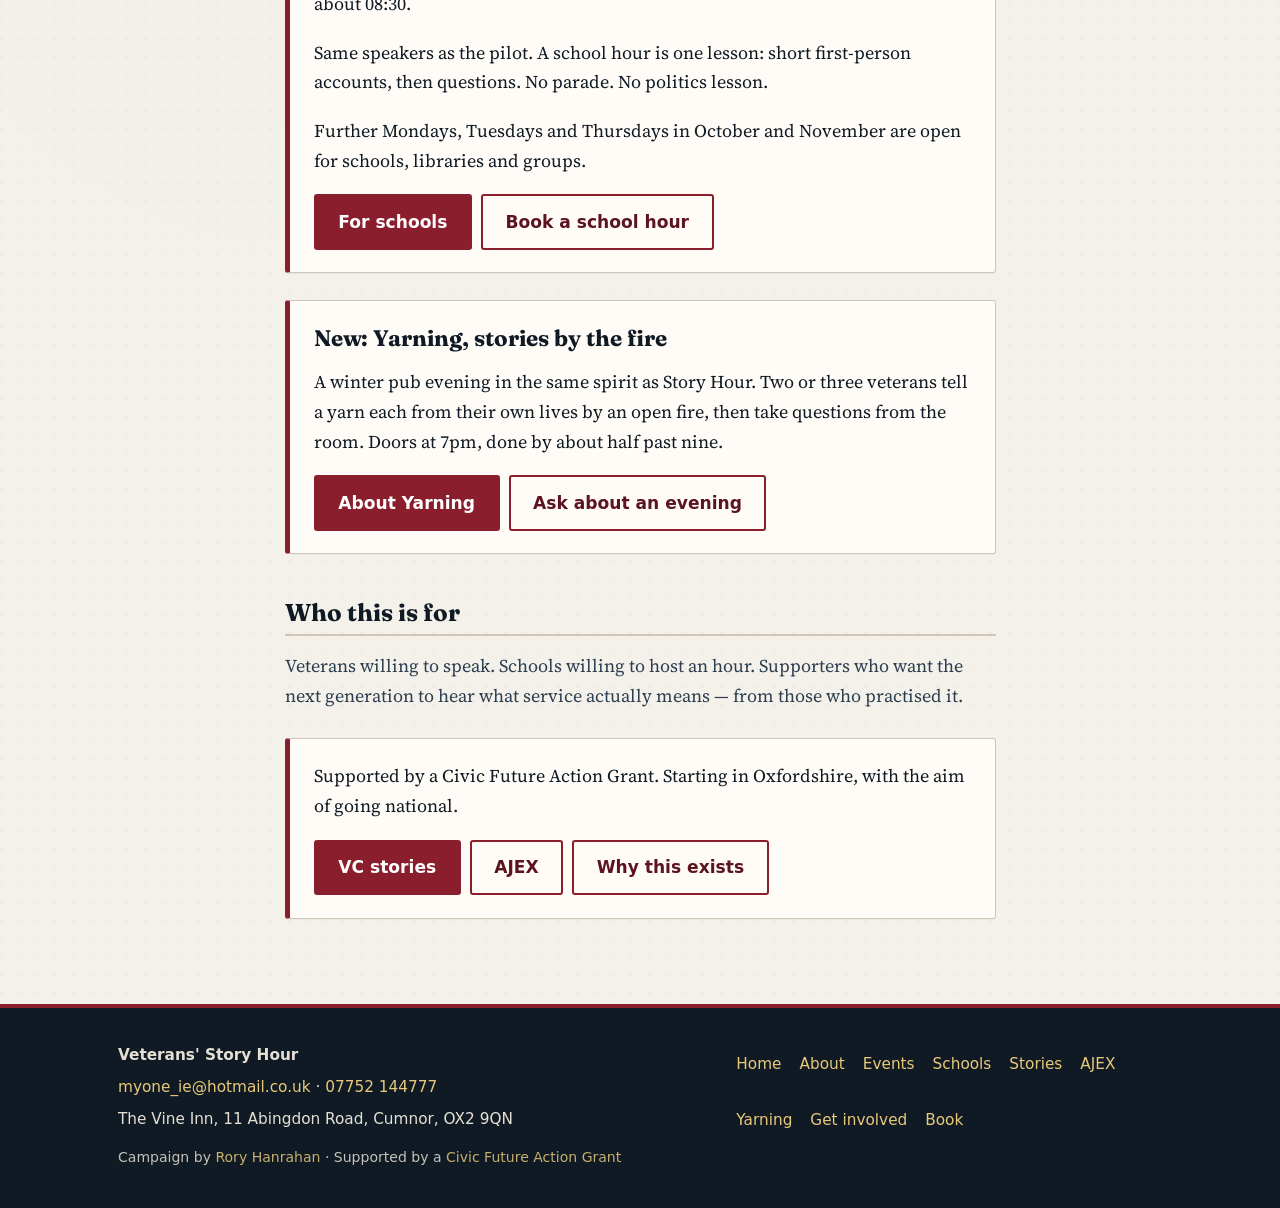
==== commit af1f2391: "Merge PR #2: Yarning page + site improvement pass Yarning page + site improvement pass" ====
--- a/index.html
+++ b/index.html
@@ -29,7 +29,7 @@
   <header class="site-header">
     <div class="site-header-inner">
       <a class="brand" href="index.html">
-        <img class="brand-mark" src="assets/mark.svg" width="34" height="34" alt="Veterans' Story Hour">
+        <img class="brand-mark" src="assets/mark.svg" width="34" height="34" alt="">
         <p class="site-title">Veterans' Story Hour</p>
       </a>
       <nav class="site-nav" aria-label="Main">
@@ -39,6 +39,7 @@
         <a href="schools.html">Schools</a>
         <a href="stories.html">Stories</a>
         <a href="ajex.html">AJEX</a>
+        <a href="yarning.html">Yarning</a>
         <a href="involve.html">Get involved</a>
         <a href="book.html">Book</a>
       </nav>
@@ -62,8 +63,12 @@
     <div class="cta-box">
       <h2>Pilot complete — film now live</h2>
       <p>Monday 14 September 2026 at The Vine Inn, Cumnor. Four veterans spoke: Dr David Paintin, James Moffat, Steve Lunn and David Drew. Teachers, councillors and other veterans sat in. Questions ran for about forty minutes.</p>
-      <div style="position:relative;padding-bottom:56.25%;height:0;overflow:hidden;max-width:100%;margin:1.25rem 0;border-radius:6px;">
-        <iframe src="https://www.youtube.com/embed/NwNSxN7Z-14" title="Veterans' Story Hour — pilot film" style="position:absolute;top:0;left:0;width:100%;height:100%;border:0;" allow="accelerometer; autoplay; clipboard-write; encrypted-media; gyroscope; picture-in-picture" allowfullscreen loading="lazy"></iframe>
+      <div class="film">
+        <a href="https://youtu.be/NwNSxN7Z-14" data-yt="NwNSxN7Z-14" data-title="Veterans' Story Hour pilot film" target="_blank" rel="noopener">
+          <img src="https://i.ytimg.com/vi/NwNSxN7Z-14/hqdefault.jpg" alt="Still from the Veterans' Story Hour pilot film at The Vine Inn, Cumnor" width="480" height="360" loading="lazy">
+          <span class="film-play" aria-hidden="true"></span>
+          <span class="film-label">Play the pilot film</span>
+        </a>
       </div>
       <p class="note">Sponsored by a Civic Future Action Grant. Film free to share.</p>
       <div class="cta-actions">
@@ -80,6 +85,15 @@
       <div class="cta-actions">
         <a class="btn" href="schools.html">For schools</a>
         <a class="btn btn-ghost" href="mailto:myone_ie@hotmail.co.uk?subject=Veterans%20Story%20Hour%20-%20school%20booking">Book a school hour</a>
+      </div>
+    </div>
+
+    <div class="ask-box">
+      <h2>New: Yarning, stories by the fire</h2>
+      <p>A winter pub evening in the same spirit as Story Hour. Two or three veterans tell a yarn each from their own lives by an open fire, then take questions from the room. Doors at 7pm, done by about half past nine.</p>
+      <div class="cta-actions">
+        <a class="btn" href="yarning.html">About Yarning</a>
+        <a class="btn btn-ghost" href="mailto:myone_ie@hotmail.co.uk?subject=Yarning%20enquiry">Ask about an evening</a>
       </div>
     </div>
 
@@ -100,7 +114,7 @@
         <p><strong>Veterans' Story Hour</strong></p>
         <p><a href="mailto:myone_ie@hotmail.co.uk?subject=Veterans%20Story%20Hour">myone_ie@hotmail.co.uk</a> · <a href="tel:+447752144777">07752 144777</a></p>
         <p>The Vine Inn, 11 Abingdon Road, Cumnor, OX2 9QN</p>
-        <p class="fine">Campaign by <a href="https://roryhanrahan.co.uk/">Rory Hanrahan</a> · Supported by a <a href="https://civicfuture.org/civic-future-grants/" target="_blank" rel="noopener">Civic Future Action Grant</a></p>
+        <p class="fine">Campaign by <a href="https://roryhanrahan.co.uk/">Rory Hanrahan</a> · Supported by a <a href="https://civicfuture.org/" target="_blank" rel="noopener">Civic Future Action Grant</a></p>
       </div>
       <div>
         <ul class="footer-nav" aria-label="Footer">
@@ -110,11 +124,13 @@
           <li><a href="schools.html">Schools</a></li>
           <li><a href="stories.html">Stories</a></li>
           <li><a href="ajex.html">AJEX</a></li>
+          <li><a href="yarning.html">Yarning</a></li>
           <li><a href="involve.html">Get involved</a></li>
           <li><a href="book.html">Book</a></li>
         </ul>
       </div>
     </div>
   </footer>
+  <script src="assets/film.js" defer></script>
 </body>
 </html>
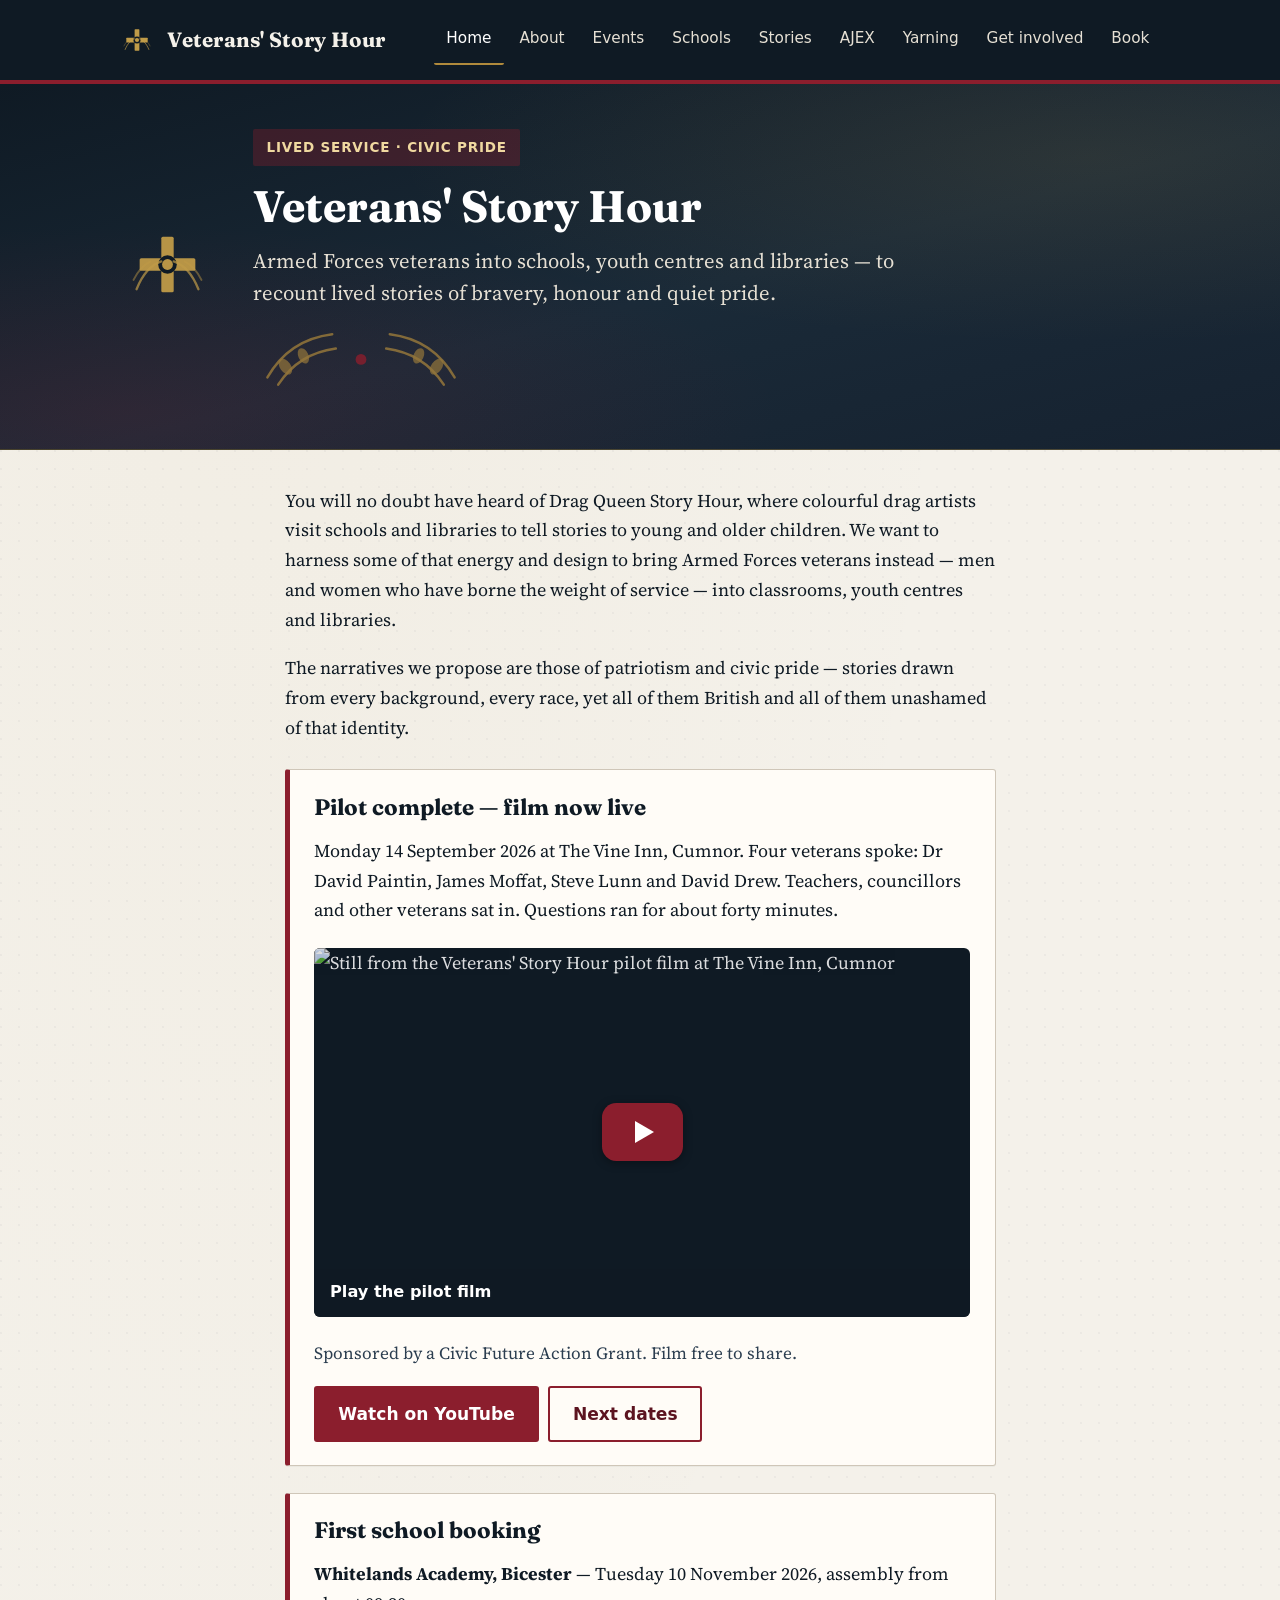
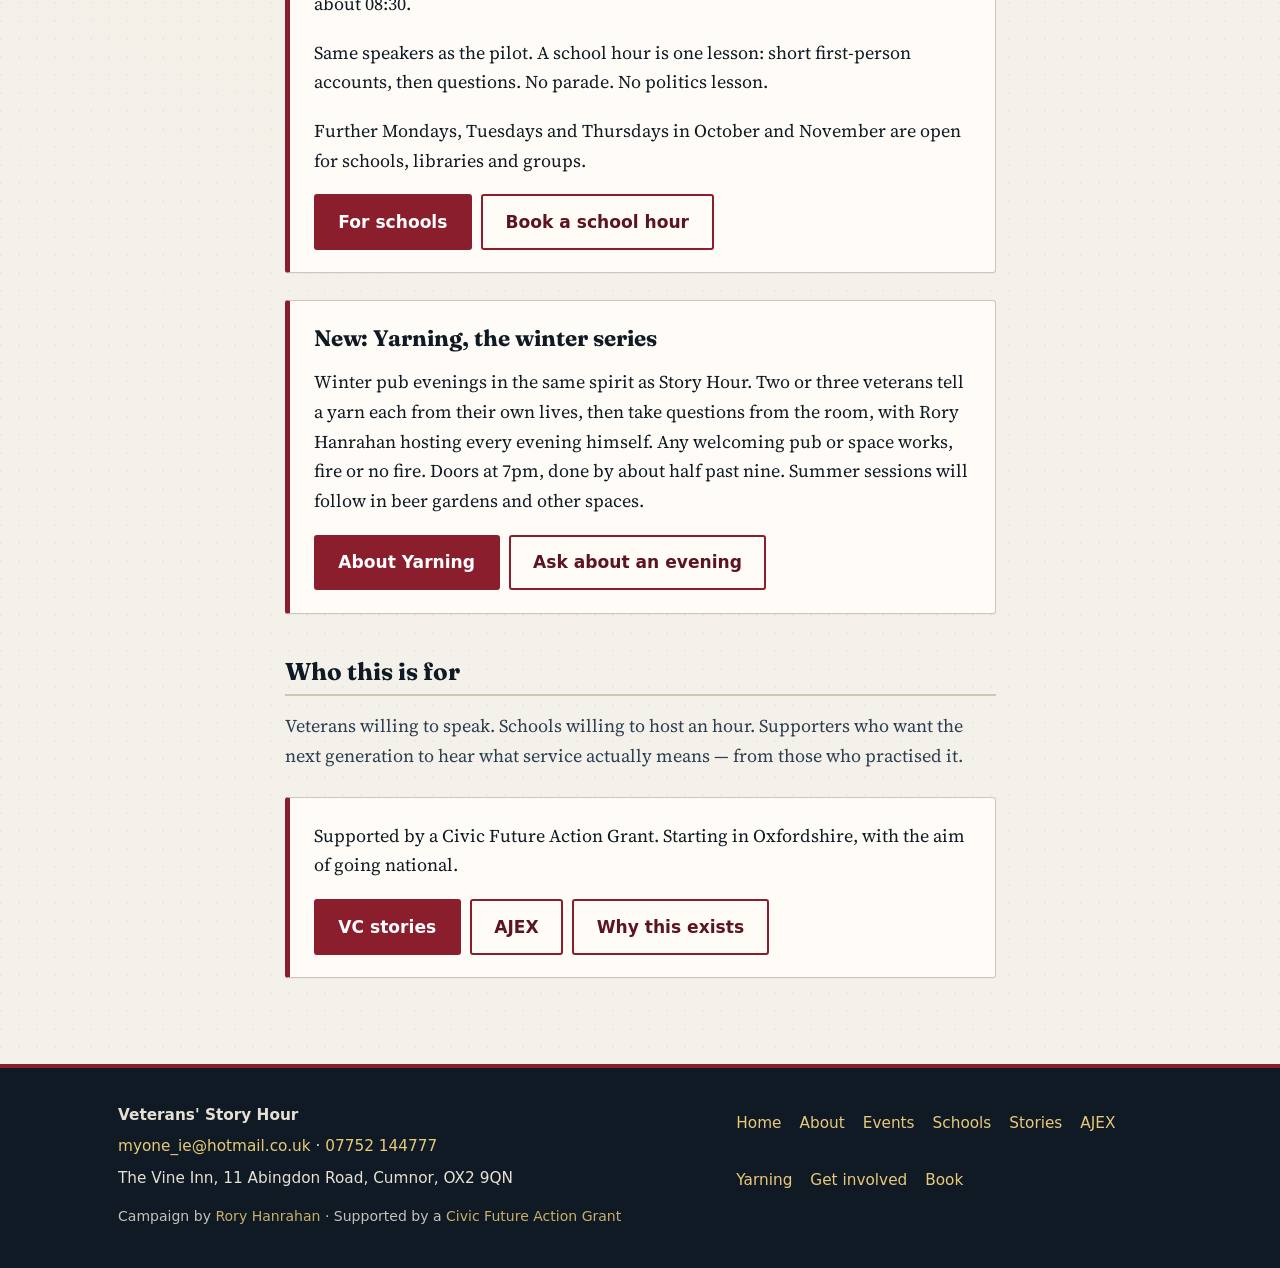
==== commit 663b6234: "Home: Yarning teaser as the winter series, hosted by Rory, any welcoming pub or space" ====
--- a/index.html
+++ b/index.html
@@ -89,8 +89,8 @@
     </div>
 
     <div class="ask-box">
-      <h2>New: Yarning, stories by the fire</h2>
-      <p>A winter pub evening in the same spirit as Story Hour. Two or three veterans tell a yarn each from their own lives by an open fire, then take questions from the room. Doors at 7pm, done by about half past nine.</p>
+      <h2>New: Yarning, the winter series</h2>
+      <p>Winter pub evenings in the same spirit as Story Hour. Two or three veterans tell a yarn each from their own lives, then take questions from the room, with Rory Hanrahan hosting every evening himself. Any welcoming pub or space works, fire or no fire. Doors at 7pm, done by about half past nine. Summer sessions will follow in beer gardens and other spaces.</p>
       <div class="cta-actions">
         <a class="btn" href="yarning.html">About Yarning</a>
         <a class="btn btn-ghost" href="mailto:myone_ie@hotmail.co.uk?subject=Yarning%20enquiry">Ask about an evening</a>
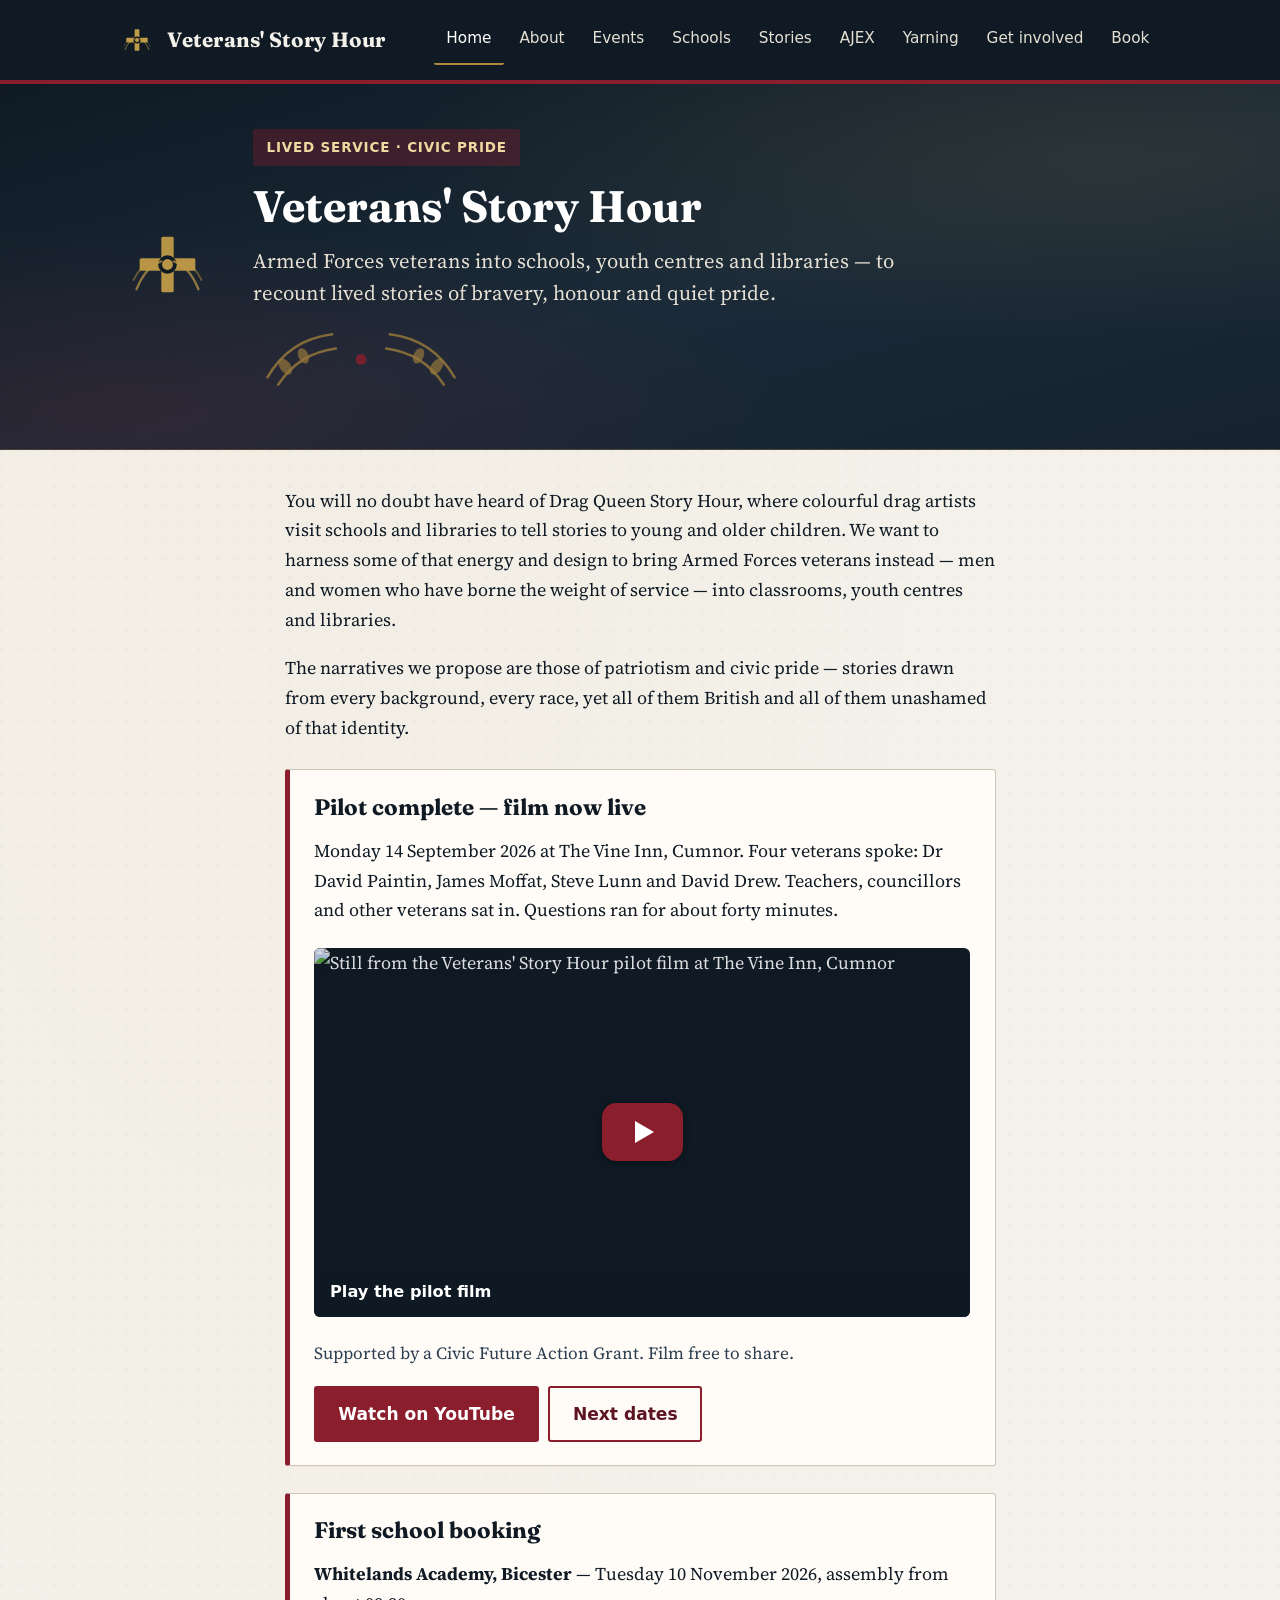
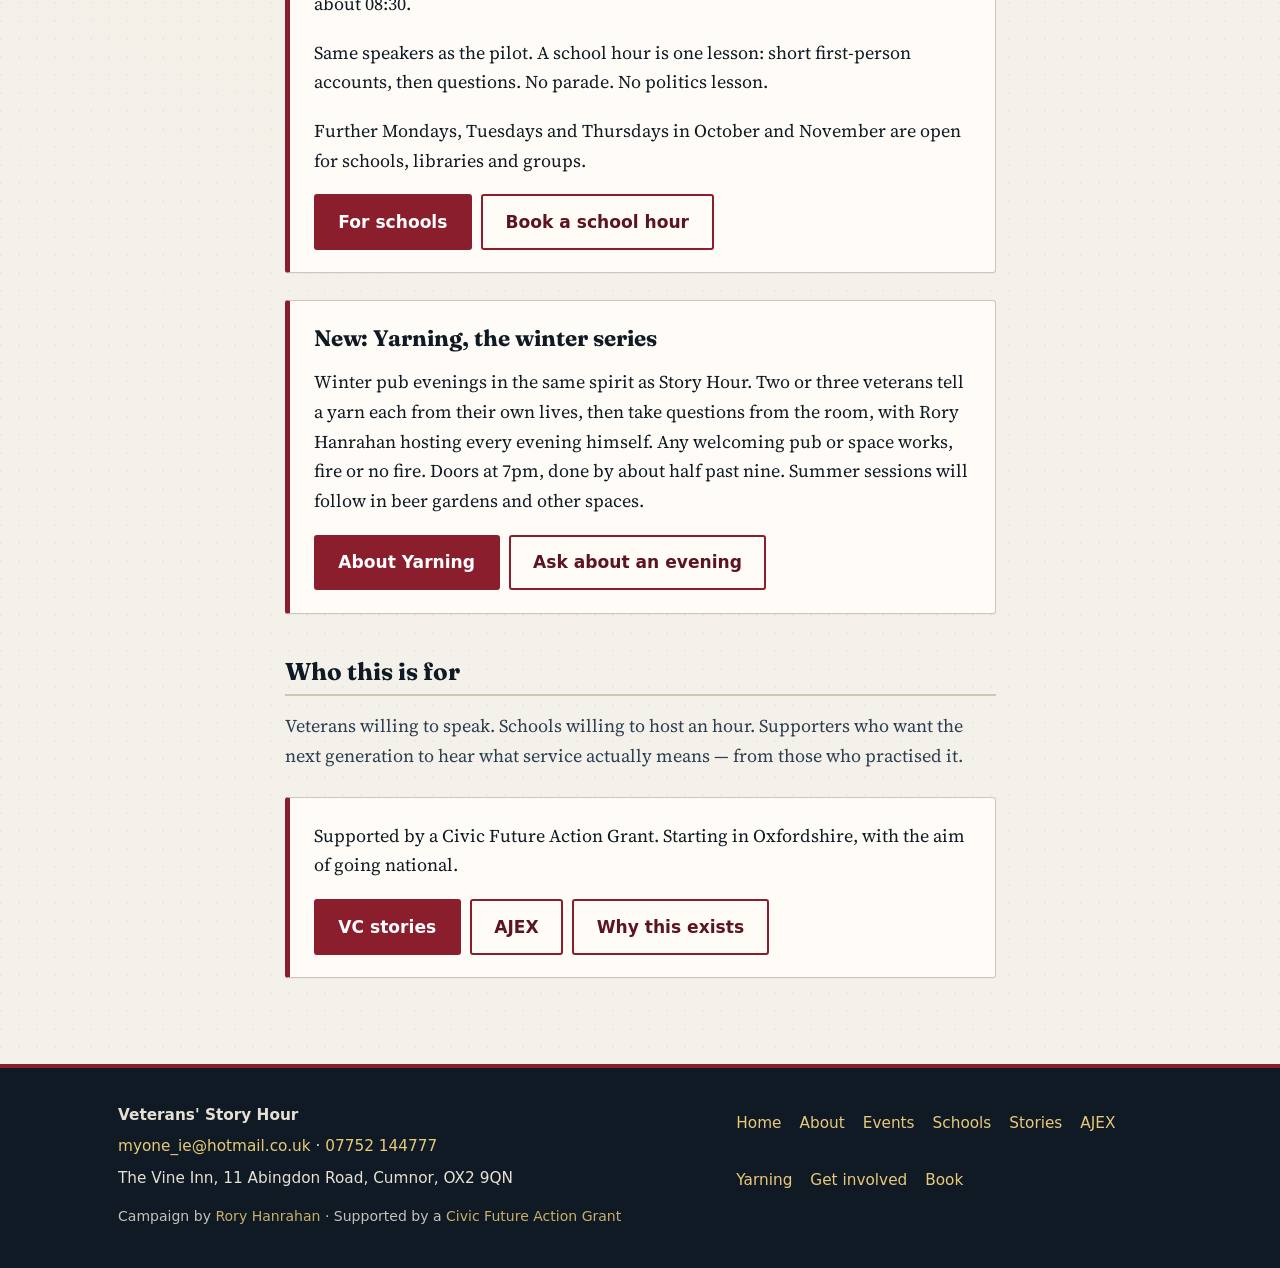
==== commit 24921974: "Link and obvious fixes: school speaker count, badge product link, 'Supported by' wording" ====
--- a/index.html
+++ b/index.html
@@ -70,7 +70,7 @@
           <span class="film-label">Play the pilot film</span>
         </a>
       </div>
-      <p class="note">Sponsored by a Civic Future Action Grant. Film free to share.</p>
+      <p class="note">Supported by a Civic Future Action Grant. Film free to share.</p>
       <div class="cta-actions">
         <a class="btn" href="https://youtu.be/NwNSxN7Z-14" target="_blank" rel="noopener">Watch on YouTube</a>
         <a class="btn btn-ghost" href="events.html">Next dates</a>
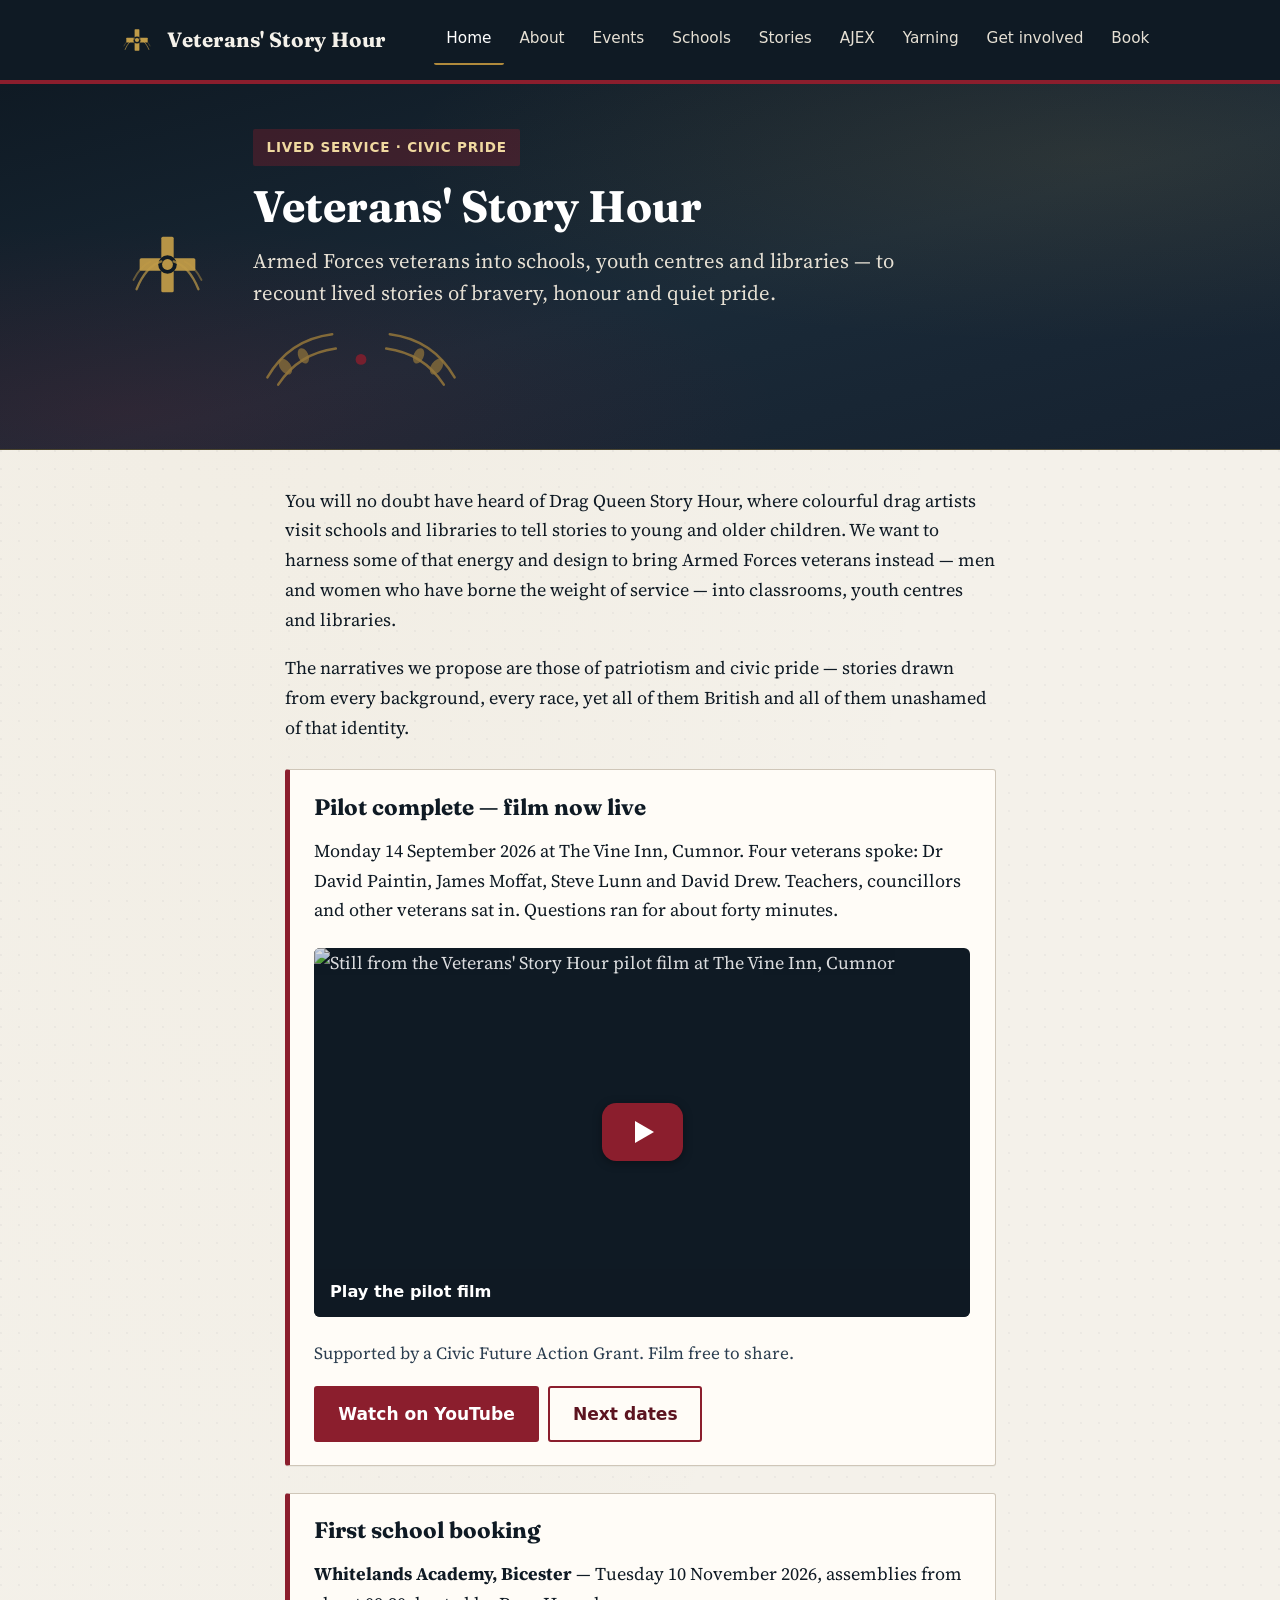
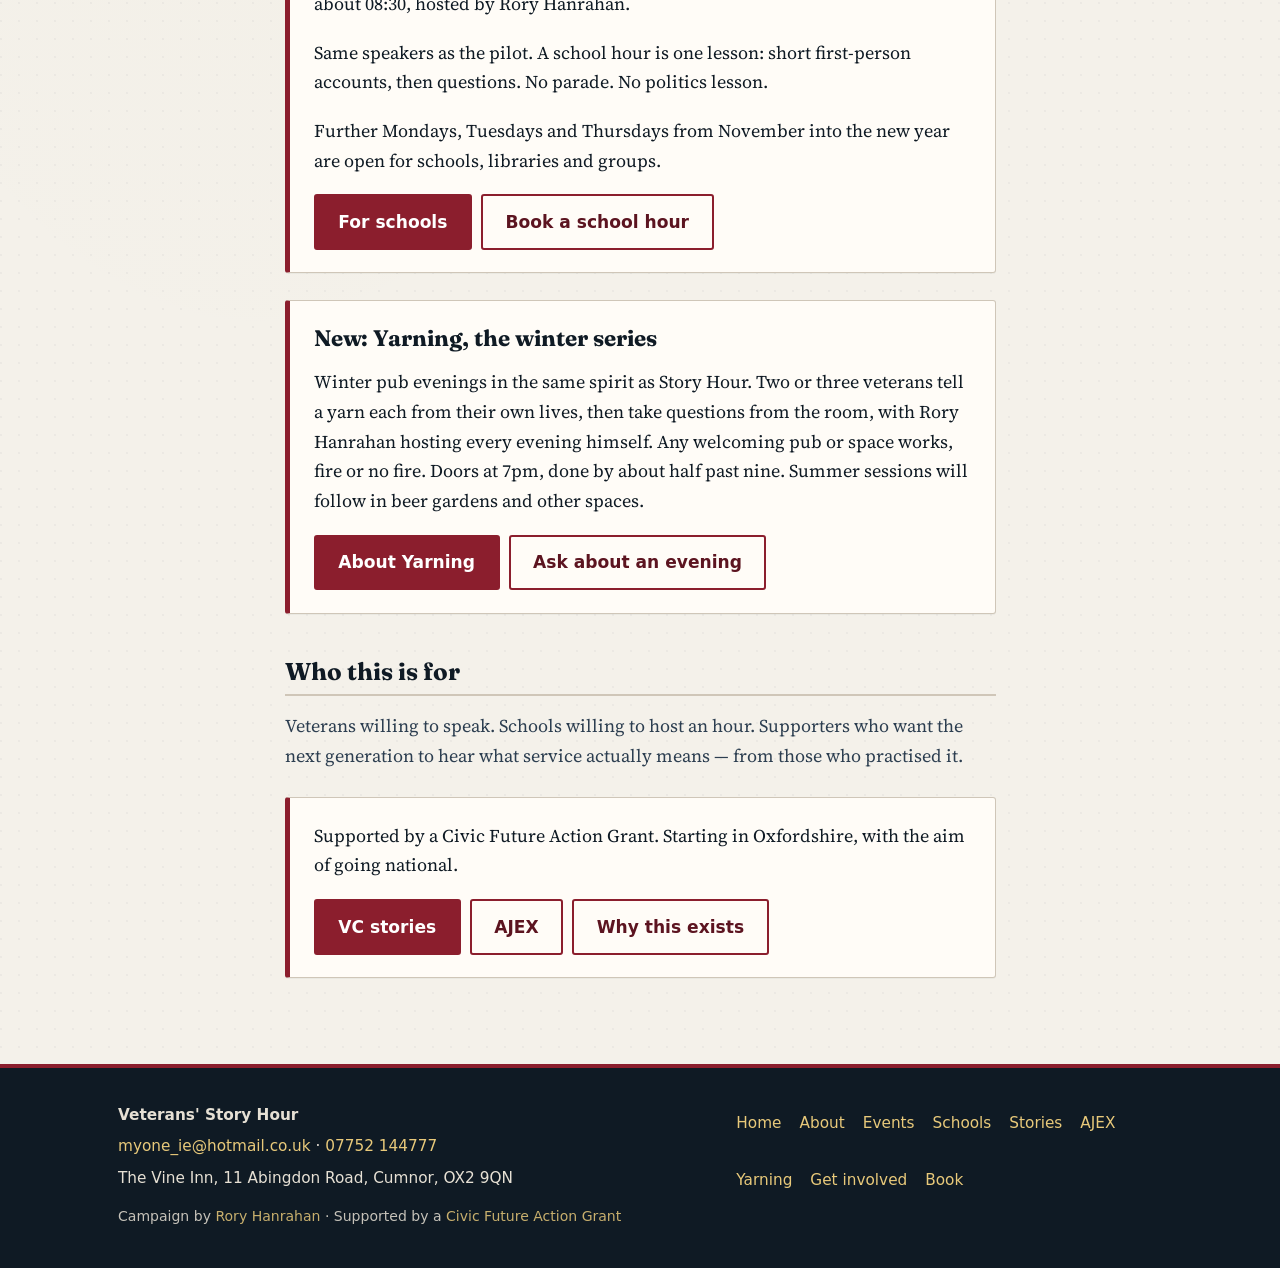
==== commit af011b66: "Site review: events, home, parent consent, sitemap lastmod" ====
--- a/index.html
+++ b/index.html
@@ -5,19 +5,24 @@
   <meta name="viewport" content="width=device-width, initial-scale=1">
   <meta name="theme-color" content="#0f1a24">
   <title>Veterans' Story Hour</title>
-  <meta name="description" content="Armed Forces veterans into Oxfordshire schools: lived stories of service. Pilot film now live. First school assembly 10 November 2026 at Whitelands Academy, Bicester.">
+  <meta name="description" content="Armed Forces veterans into Oxfordshire schools: lived stories of service. Pilot film live. First assemblies 10 Nov 2026 at Whitelands Academy, Bicester.">
   <link rel="canonical" href="https://rhodirish-afk.github.io/veterans-story-hour/">
   <meta property="og:type" content="website">
   <meta property="og:site_name" content="Veterans' Story Hour">
   <meta property="og:title" content="Veterans' Story Hour">
-  <meta property="og:description" content="Pilot at The Vine Inn is done. Film live. First school assembly 10 November at Whitelands Academy, Bicester.">
+  <meta property="og:description" content="Pilot at The Vine Inn is done. Film live. First school assemblies 10 November at Whitelands Academy, Bicester.">
   <meta property="og:url" content="https://rhodirish-afk.github.io/veterans-story-hour/">
-  <meta property="og:image" content="https://rhodirish-afk.github.io/veterans-story-hour/assets/og.svg">
+  <meta property="og:image" content="https://rhodirish-afk.github.io/veterans-story-hour/assets/og.png">
   <meta property="og:locale" content="en_GB">
   <meta name="twitter:card" content="summary_large_image">
   <meta name="twitter:title" content="Veterans' Story Hour">
-  <meta name="twitter:description" content="Pilot film live. First school assembly 10 November 2026.">
-  <meta name="twitter:image" content="https://rhodirish-afk.github.io/veterans-story-hour/assets/og.svg">
+  <meta name="twitter:description" content="Pilot film live. First school assemblies 10 November 2026.">
+  <meta name="twitter:image" content="https://rhodirish-afk.github.io/veterans-story-hour/assets/og.png">
+  <meta property="og:image:type" content="image/png">
+  <meta property="og:image:width" content="1200">
+  <meta property="og:image:height" content="630">
+  <meta property="og:image:alt" content="Veterans' Story Hour: lived service, civic pride. Armed Forces veterans into schools, youth centres and libraries.">
+  <meta name="twitter:image:alt" content="Veterans' Story Hour: lived service, civic pride. Armed Forces veterans into schools, youth centres and libraries.">
   <link rel="icon" href="assets/mark.svg" type="image/svg+xml">
   <link rel="preconnect" href="https://fonts.googleapis.com">
   <link rel="preconnect" href="https://fonts.gstatic.com" crossorigin>
@@ -56,7 +61,7 @@
       </div>
     </div>
   </section>
-  <main id="main">
+  <main id="main" tabindex="-1">
     <p>You will no doubt have heard of Drag Queen Story Hour, where colourful drag artists visit schools and libraries to tell stories to young and older children. We want to harness some of that energy and design to bring Armed Forces veterans instead — men and women who have borne the weight of service — into classrooms, youth centres and libraries.</p>
     <p>The narratives we propose are those of patriotism and civic pride — stories drawn from every background, every race, yet all of them British and all of them unashamed of that identity.</p>
 
@@ -79,12 +84,12 @@
 
     <div class="ask-box">
       <h2>First school booking</h2>
-      <p><strong>Whitelands Academy, Bicester</strong> — Tuesday 10 November 2026, assembly from about 08:30.</p>
+      <p><strong>Whitelands Academy, Bicester</strong> — Tuesday 10 November 2026, assemblies from about 08:30, hosted by Rory Hanrahan.</p>
       <p>Same speakers as the pilot. A school hour is one lesson: short first-person accounts, then questions. No parade. No politics lesson.</p>
-      <p>Further Mondays, Tuesdays and Thursdays in October and November are open for schools, libraries and groups.</p>
+      <p>Further Mondays, Tuesdays and Thursdays from November into the new year are open for schools, libraries and groups.</p>
       <div class="cta-actions">
         <a class="btn" href="schools.html">For schools</a>
-        <a class="btn btn-ghost" href="mailto:myone_ie@hotmail.co.uk?subject=Veterans%20Story%20Hour%20-%20school%20booking">Book a school hour</a>
+        <a class="btn btn-ghost" href="book.html">Book a school hour</a>
       </div>
     </div>
 
